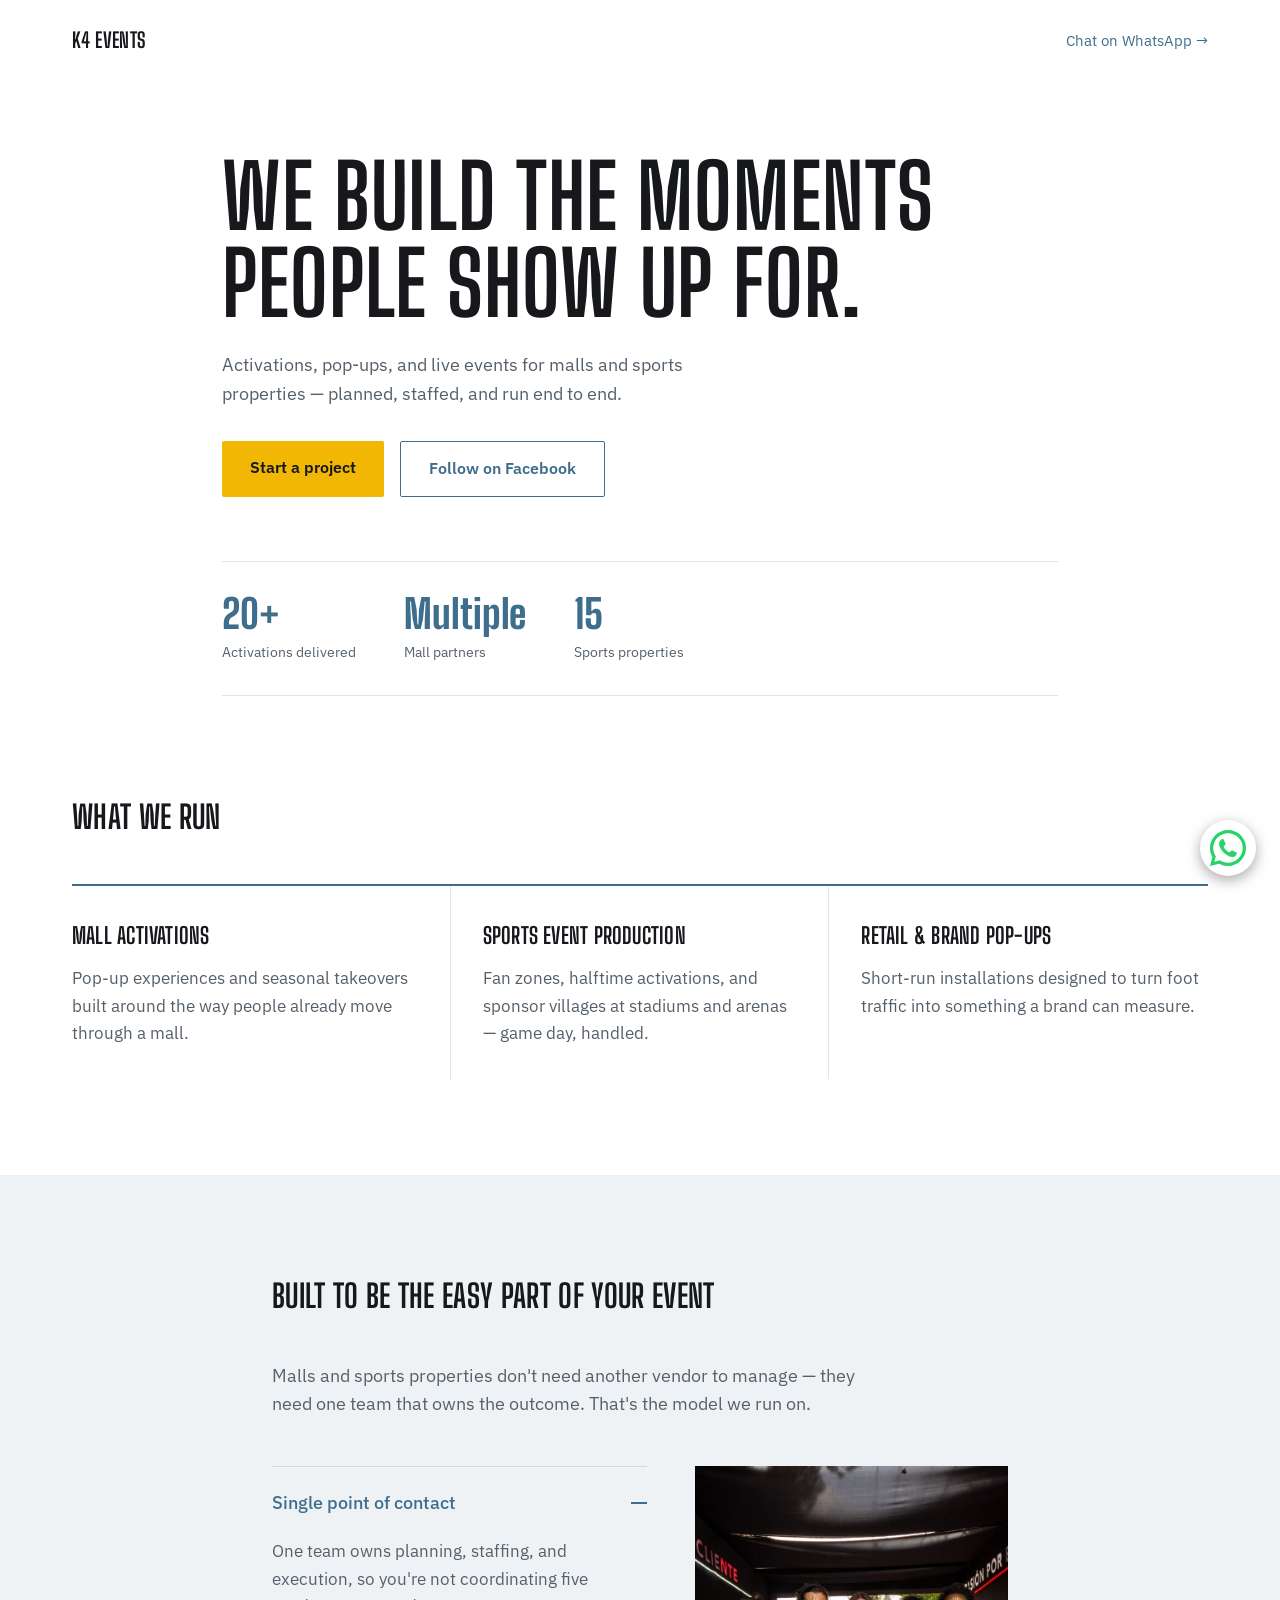
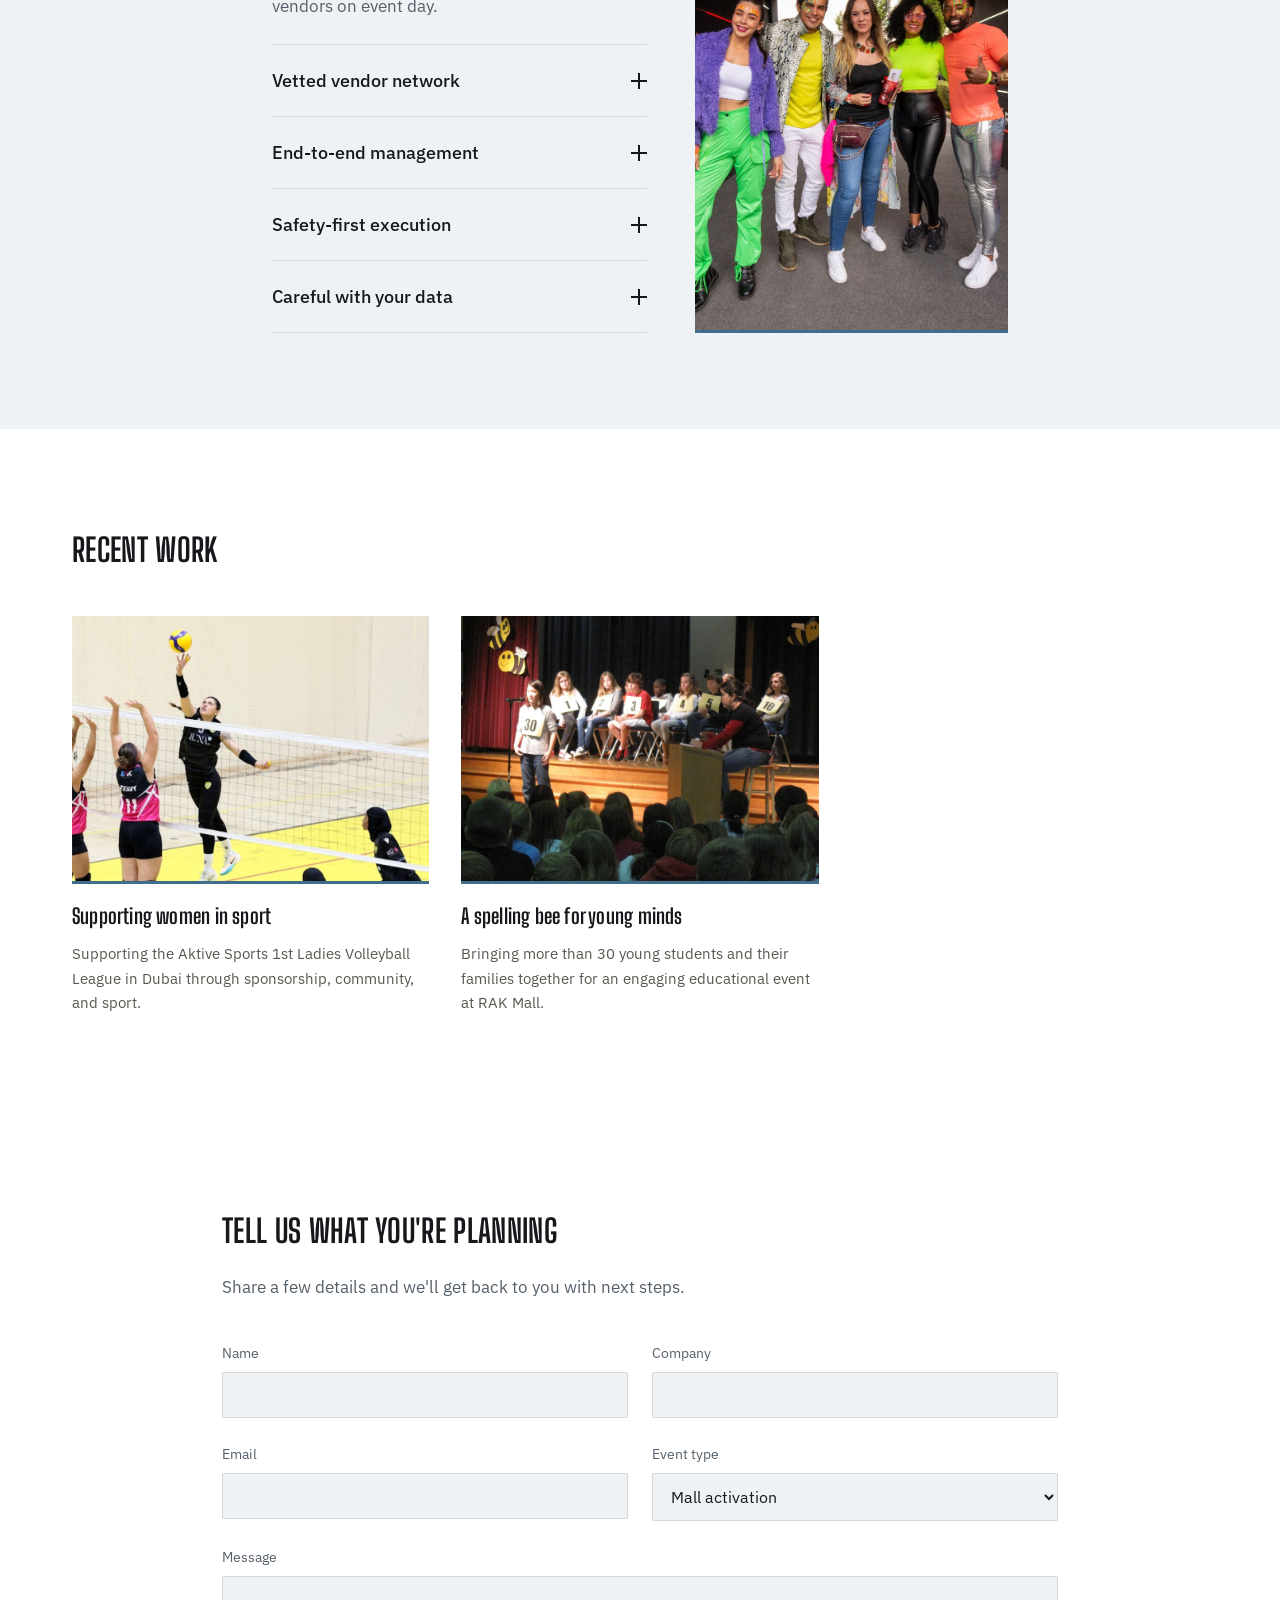
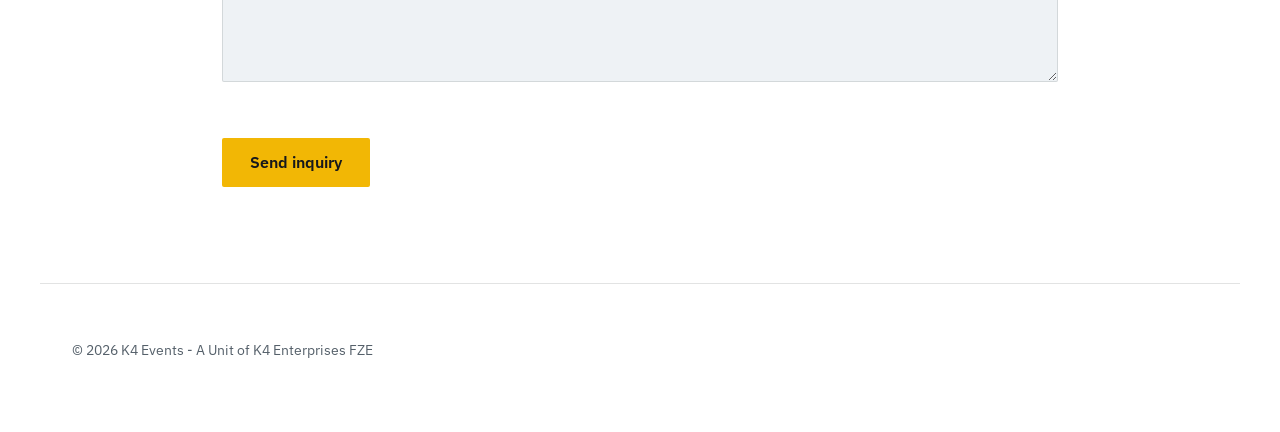
==== index.html @ 32970106 "Update index.html - minor changes" ====
<!DOCTYPE html>
<html lang="en">
<head>
<meta charset="UTF-8">
<meta name="viewport" content="width=device-width, initial-scale=1.0">
<title>K4 Events — Activations &amp; Live Events</title>
<meta name="description" content="We plan, staff, and run activations and live events for malls and sports properties, end to end.">
<link rel="preconnect" href="https://fonts.googleapis.com">
<link rel="preconnect" href="https://fonts.gstatic.com" crossorigin>
<link href="https://fonts.googleapis.com/css2?family=Big+Shoulders+Display:wght@600;700;800&family=IBM+Plex+Sans:wght@400;500;600&display=swap" rel="stylesheet">
<link rel="stylesheet" href="styles.css">
</head>
<body>

<header class="site-header">
  <a class="wordmark" href="#top">K4 Events</a>
  <!-- Replace the number below with your real WhatsApp business number (digits only, country code first) -->
  <a class="nav-cta" href="https://wa.me/+971569882976" target="_blank" rel="noopener">Chat on WhatsApp &rarr;</a>
</header>

<main id="top">

  <section class="hero">
    <h1>We build the moments<br>people show up for.</h1>
    <p class="hero__sub">Activations, pop-ups, and live events for malls and sports properties — planned, staffed, and run end to end.</p>

    <div class="hero-ctas">
      <a class="btn" href="#contact">Start a project</a>
      <!-- Replace the href below with your Facebook page URL -->
      <a class="btn-secondary" href="https://www.facebook.com/k4enterprise" target="_blank" rel="noopener">Follow on Facebook</a>
    </div>

    <dl class="stat-strip">
      <div class="stat"><dt>20+</dt><dd>Activations delivered</dd></div>
      <div class="stat"><dt>Multiple</dt><dd>Mall partners</dd></div>
      <div class="stat"><dt>15</dt><dd>Sports properties</dd></div>
    </dl>
  </section>

  <section class="services" id="services">
    <h2>What we run</h2>
    <div class="services-grid">
      <div class="service">
        <h3>Mall activations</h3>
        <p>Pop-up experiences and seasonal takeovers built around the way people already move through a mall.</p>
      </div>
      <div class="service">
        <h3>Sports event production</h3>
        <p>Fan zones, halftime activations, and sponsor villages at stadiums and arenas — game day, handled.</p>
      </div>
      <div class="service">
        <h3>Retail &amp; brand pop-ups</h3>
        <p>Short-run installations designed to turn foot traffic into something a brand can measure.</p>
      </div>
    </div>
  </section>

  <section class="trust" id="trust">
    <div class="trust-inner">
      <h2>Built to be the easy part of your event</h2>
      <p class="trust-intro">Malls and sports properties don't need another vendor to manage — they need one team that owns the outcome. That's the model we run on.</p>

      <div class="trust-grid">
        <ul class="accordion" id="trust-accordion">
          <li class="accordion-item is-open">
            <button class="accordion-trigger" aria-expanded="true" aria-controls="acc-panel-1" id="acc-trigger-1">
              <span>Single point of contact</span>
              <span class="accordion-icon" aria-hidden="true"></span>
            </button>
            <div class="accordion-panel" id="acc-panel-1" role="region" aria-labelledby="acc-trigger-1">
              <div class="accordion-panel-inner">
                <p>One team owns planning, staffing, and execution, so you're not coordinating five vendors on event day.</p>
              </div>
            </div>
          </li>

          <li class="accordion-item">
            <button class="accordion-trigger" aria-expanded="false" aria-controls="acc-panel-2" id="acc-trigger-2">
              <span>Vetted vendor network</span>
              <span class="accordion-icon" aria-hidden="true"></span>
            </button>
            <div class="accordion-panel" id="acc-panel-2" role="region" aria-labelledby="acc-trigger-2">
              <div class="accordion-panel-inner">
                <p>Every supplier we bring in, from rigging to security, is vetted and insured before they set foot on-site.</p>
              </div>
            </div>
          </li>

          <li class="accordion-item">
            <button class="accordion-trigger" aria-expanded="false" aria-controls="acc-panel-3" id="acc-trigger-3">
              <span>End-to-end management</span>
              <span class="accordion-icon" aria-hidden="true"></span>
            </button>
            <div class="accordion-panel" id="acc-panel-3" role="region" aria-labelledby="acc-trigger-3">
              <div class="accordion-panel-inner">
                <p>We handle permits, staffing, setup, and breakdown — not just the parts that are easy to photograph.</p>
              </div>
            </div>
          </li>

          <li class="accordion-item">
            <button class="accordion-trigger" aria-expanded="false" aria-controls="acc-panel-4" id="acc-trigger-4">
              <span>Safety-first execution</span>
              <span class="accordion-icon" aria-hidden="true"></span>
            </button>
            <div class="accordion-panel" id="acc-panel-4" role="region" aria-labelledby="acc-trigger-4">
              <div class="accordion-panel-inner">
                <p>Trained on-site leads, clear crowd-flow plans, and a safety briefing before every activation goes live.</p>
              </div>
            </div>
          </li>

          <li class="accordion-item">
            <button class="accordion-trigger" aria-expanded="false" aria-controls="acc-panel-5" id="acc-trigger-5">
              <span>Careful with your data</span>
              <span class="accordion-icon" aria-hidden="true"></span>
            </button>
            <div class="accordion-panel" id="acc-panel-5" role="region" aria-labelledby="acc-trigger-5">
              <div class="accordion-panel-inner">
                <p>Attendee and partner information collected on-site is handled under a clear process, not left on a clipboard.</p>
              </div>
            </div>
          </li>
        </ul>

        <div class="trust-image">
          <img src="assets/image/about-placeholder.jpg" alt="Crew setting up an activation" width="900" height="1125">
        </div>
      </div>
    </div>
  </section>

  <script>
    (function () {
      const items = document.querySelectorAll('#trust-accordion .accordion-item');
      items.forEach(function (item) {
        const trigger = item.querySelector('.accordion-trigger');
        trigger.addEventListener('click', function () {
          const isOpen = item.classList.contains('is-open');
          items.forEach(function (other) {
            other.classList.remove('is-open');
            other.querySelector('.accordion-trigger').setAttribute('aria-expanded', 'false');
          });
          if (!isOpen) {
            item.classList.add('is-open');
            trigger.setAttribute('aria-expanded', 'true');
          }
        });
      });
    })();
  </script>

  <section class="case-studies" id="work">
    <h2>Recent work</h2>
    <div class="case-grid">
      <a class="case-card" href="work/ladies-volleyball.html">
        <div class="case-card__image" style="background-image:url('assets/image/ladies-volleyball-card.jpg')"></div>
        <h3>Supporting women in sport</h3>
        <p>Supporting the Aktive Sports 1st Ladies Volleyball League in Dubai through sponsorship, community, and sport.</p>
      </a>

      <a class="case-card" href="work/rak-mall-spelling-bee.html">
        <div class="case-card__image" style="background-image:url('assets/image/spelling-bee-card.jpg')"></div>
        <h3>A spelling bee for young minds</h3>
        <p>Bringing more than 30 young students and their families together for an engaging educational event at RAK Mall.</p>
      </a>

      <!-- <a class="case-card" href="work/retail-popup-launch.html">
        <div class="case-card__image" style="background-image:url('assets/image/popup-launch.jpg')"></div>
        <h3>A pop-up that outsold projections in 10 days</h3>
        <p>The staffing and layout decisions behind a short-run retail launch.</p>
      </a> -->
    </div>
  </section>

  <section class="contact" id="contact">
    <h2>Tell us what you're planning</h2>
    <p class="contact__sub">Share a few details and we'll get back to you with next steps.</p>

    <form class="contact-form" id="contact-form" method="POST" action="https://api.web3forms.com/submit">
      <!-- Get a free access key at web3forms.com and paste it below -->
      <input type="hidden" name="access_key" value="d3ddce90-5326-49c1-9d43-25c771b41b8a">
      <input type="hidden" name="subject" value="New event inquiry from the website">
      <input type="checkbox" name="botcheck" style="display:none" tabindex="-1" autocomplete="off">

      <div class="field">
        <label for="name">Name</label>
        <input type="text" id="name" name="name" required>
      </div>

      <div class="field">
        <label for="company">Company</label>
        <input type="text" id="company" name="company">
      </div>

      <div class="field">
        <label for="email">Email</label>
        <input type="email" id="email" name="email" required>
      </div>

      <div class="field">
        <label for="event_type">Event type</label>
        <select id="event_type" name="event_type">
          <option value="mall_activation">Mall activation</option>
          <option value="sports_event">Sports event</option>
          <option value="retail_popup">Retail pop-up</option>
          <option value="corporate_event">Corporate event</option>
          <option value="personal_event">Personal event</option>
          <option value="other">Other</option>
        </select>
      </div>

      <div class="field field--full">
        <label for="message">Message</label>
        <textarea id="message" name="message" rows="4" required></textarea>
      </div>
      
      <button type="submit" class="btn">Send inquiry</button>
    </form>
    
    <p class="form-status" id="form-status" role="status" hidden></p>
  </section>

  <script>
    const form = document.getElementById('contact-form');
    const status = document.getElementById('form-status');

    form.addEventListener('submit', async function (e) {
      e.preventDefault();
      const btn = form.querySelector('button[type="submit"]');
      btn.disabled = true;
      btn.textContent = 'Sending...';

      try {
        const res = await fetch(form.action, {
          method: 'POST',
          headers: { 'Accept': 'application/json' },
          body: new FormData(form)
        });
        const result = await res.json();

        if (result.success) {
          form.hidden = true;
          status.textContent = "Thanks — we've got your message and will get back to you shortly.";
          status.hidden = false;
        } else {
          throw new Error(result.message || 'Something went wrong');
        }
      } catch (err) {
        status.textContent = "Something went wrong sending that. Try again, or email us directly.";
        status.hidden = false;
        btn.disabled = false;
        btn.textContent = 'Send inquiry';
      }
    });
  </script>

</main>

<footer class="site-footer">
  <p>&copy; 2026 K4 Events - A Unit of K4 Enterprises FZE</p>
  <nav class="footer-links">
    <a href="https://www.facebook.com/k4enterprise" target="_blank" rel="noopener" aria-label="Facebook">
      <span class="footer-icon" style="--icon: url('assets/icons/facebook.svg')"></span>
    </a>
    <!--<a href="https://wa.me/+971569882976" target="_blank" rel="noopener" aria-label="WhatsApp">
      <span class="footer-icon" style="--icon: url('assets/icons/whatsapp.svg')"></span>
    </a>-->
  </nav>
</footer>

<!-- Replace the number in both wa.me links (footer + floating button) with your real WhatsApp business number, digits only, country code first, no + or spaces -->
<a class="whatsapp-float" href="https://wa.me/+971569882976?text=Hi%2C%20I%27d%20like%20to%20ask%20about%20an%20event" target="_blank" rel="noopener" aria-label="Chat on WhatsApp">
  <img src="assets/icons/whatsapp.svg" alt="" width="30" height="30">
</a>

</body>
</html>
---- styles.css ----
:root {
  --ink: #16181c;
  --ink-panel: #1e2126;
  --paper: #eae8de;
  --paper-panel: #ddd9cb;
  --text-on-ink: #f4f2ed;
  --text-on-ink-muted: #a8adaf;
  --text-on-paper: #16181c;
  --text-on-paper-muted: #56594f;
  --signal: #f2b705;
  --steel: #3e6e8c;
  --line-on-ink: rgba(244, 242, 237, 0.14);
  --line-on-paper: rgba(22, 24, 28, 0.14);

  --font-display: "Big Shoulders Display", sans-serif;
  --font-body: "IBM Plex Sans", sans-serif;
}

* { box-sizing: border-box; }

dl, dt, dd, ul, ol, figure { margin: 0; padding: 0; }
ul, ol { list-style: none; }

body {
  margin: 0;
  background: var(--ink);
  color: var(--text-on-ink);
  font-family: var(--font-body);
  font-size: 17px;
  line-height: 1.6;
  overflow-x: hidden;
}

h1, h2, h3 {
  font-family: var(--font-display);
  font-weight: 700;
  text-transform: uppercase;
  letter-spacing: 0.01em;
  margin: 0;
}

a { color: inherit; }

img, video { max-width: 100%; }

.sr-only {
  position: absolute;
  width: 1px; height: 1px;
  padding: 0; margin: -1px;
  overflow: hidden;
  clip: rect(0,0,0,0);
  white-space: nowrap;
  border: 0;
}

/* Header */

.site-header {
  display: flex;
  justify-content: space-between;
  align-items: center;
  padding: 1.5rem 2rem;
  max-width: 1200px;
  margin: 0 auto;
  gap: 1rem;
}

.wordmark {
  font-family: var(--font-display);
  font-weight: 700;
  text-transform: uppercase;
  font-size: 1.3rem;
  text-decoration: none;
  letter-spacing: 0.02em;
  white-space: nowrap;
}

.nav-cta {
  text-decoration: none;
  font-size: 0.95rem;
  color: var(--signal);
  border-bottom: 1px solid transparent;
  transition: border-color 0.2s ease;
  white-space: nowrap;
}

.nav-cta:hover { border-bottom-color: var(--signal); }

/* Hero */

.hero {
  max-width: 900px;
  margin: 4vh auto 0;
  padding: 4vh 2rem 0;
}

.hero h1 {
  font-size: clamp(2.4rem, 8vw, 5.5rem);
  line-height: 0.98;
  animation: rise-in 0.7s ease-out both;
}

.hero__sub {
  margin: 1.5rem 0 0;
  max-width: 48ch;
  color: var(--text-on-ink-muted);
  font-size: 1.15rem;
  animation: rise-in 0.7s ease-out 0.12s both;
}

@keyframes rise-in {
  from { opacity: 0; transform: translateY(10px); }
  to { opacity: 1; transform: translateY(0); }
}

.btn {
  display: inline-block;
  margin-top: 2rem;
  padding: 0.9rem 1.75rem;
  background: var(--signal);
  color: var(--ink);
  text-decoration: none;
  font-weight: 600;
  border: none;
  border-radius: 2px;
  cursor: pointer;
  font-size: 1rem;
  font-family: var(--font-body);
  transition: transform 0.15s ease, background 0.2s ease;
}

.btn:hover { background: #ffc933; transform: translateY(-1px); }

.hero-ctas {
  display: flex;
  flex-wrap: wrap;
  gap: 1rem;
  margin-top: 2rem;
}

.hero-ctas .btn { margin-top: 0; }

.btn-secondary {
  display: inline-flex;
  align-items: center;
  padding: 0.9rem 1.75rem;
  background: transparent;
  color: var(--signal);
  text-decoration: none;
  font-weight: 600;
  font-size: 1rem;
  border: 1px solid var(--signal);
  border-radius: 2px;
  transition: background 0.2s ease, color 0.2s ease;
}

.btn-secondary:hover {
  background: var(--signal);
  color: var(--ink);
}

.stat-strip {
  display: flex;
  flex-wrap: wrap;
  gap: 2.5rem 3rem;
  margin: 4rem 0 0;
  padding: 2rem 0;
  border-top: 1px solid var(--line-on-ink);
  border-bottom: 1px solid var(--line-on-ink);
}

.stat { min-width: 100px; }

.stat dt {
  font-family: var(--font-display);
  font-weight: 800;
  font-size: 2.5rem;
  color: var(--signal);
  line-height: 1;
}

.stat dd {
  margin: 0.4rem 0 0;
  font-size: 0.9rem;
  color: var(--text-on-ink-muted);
}

/* Services */

.services {
  max-width: 1200px;
  margin: 0 auto;
  padding: 6rem 2rem;
}

.services h2, .case-studies h2, .contact h2, .trust h2 {
  font-size: 2rem;
  margin-bottom: 2.5rem;
}

.services-grid {
  display: grid;
  grid-template-columns: repeat(3, 1fr);
  border-top: 2px solid var(--signal);
}

.service {
  padding: 2rem;
  border-right: 1px solid var(--line-on-ink);
}

.service:first-child { padding-left: 0; }
.service:last-child { border-right: none; padding-right: 0; }

.service h3 {
  font-size: 1.4rem;
  margin-bottom: 0.75rem;
}

.service p {
  margin: 0;
  color: var(--text-on-ink-muted);
}

/* Trust / values section */

.trust {
  background: var(--ink-panel);
  padding: 6rem 0;
}

.trust-inner {
  max-width: 800px;
  margin: 0 auto;
  padding: 0 2rem;
}

.trust-intro {
  margin: 0;
  max-width: 56ch;
  color: var(--text-on-ink-muted);
  font-size: 1.1rem;
}

.trust-grid {
  display: grid;
  grid-template-columns: 1.2fr 1fr;
  gap: 3rem;
  align-items: stretch;
  margin-top: 3rem;
}

/* Accordion */

.accordion {
  border-top: 1px solid var(--line-on-ink);
}

.accordion-item {
  border-bottom: 1px solid var(--line-on-ink);
}

.accordion-trigger {
  width: 100%;
  display: flex;
  justify-content: space-between;
  align-items: center;
  gap: 1.5rem;
  background: none;
  border: none;
  padding: 1.5rem 0;
  color: var(--text-on-ink);
  font-family: var(--font-body);
  font-size: 1.1rem;
  font-weight: 500;
  text-align: left;
  cursor: pointer;
}

.accordion-item.is-open .accordion-trigger { color: var(--signal); }

.accordion-icon {
  position: relative;
  flex: none;
  width: 16px;
  height: 16px;
}

.accordion-icon::before,
.accordion-icon::after {
  content: "";
  position: absolute;
  top: 50%;
  left: 50%;
  background: currentColor;
  transform: translate(-50%, -50%);
  transition: transform 0.25s ease;
}

.accordion-icon::before { width: 16px; height: 2px; }
.accordion-icon::after { width: 2px; height: 16px; }

.accordion-item.is-open .accordion-icon::after { transform: translate(-50%, -50%) rotate(90deg) scaleX(0); }

.accordion-panel {
  display: grid;
  grid-template-rows: 0fr;
  transition: grid-template-rows 0.3s ease;
}

.accordion-panel-inner {
  overflow: hidden;
  min-height: 0;
}

.accordion-item.is-open .accordion-panel {
  grid-template-rows: 1fr;
}

.accordion-panel p {
  margin: 0 0 1.5rem;
  color: var(--text-on-ink-muted);
  max-width: 46ch;
}

@media (prefers-reduced-motion: reduce) {
  .accordion-panel, .accordion-icon::before, .accordion-icon::after {
    transition: none;
  }
}

/* About image */

.trust-image {
  border-bottom: 3px solid var(--signal);
}

.trust-image img {
  width: 100%;
  height: 100%;
  object-fit: cover;
  display: block;
}

/* Case studies (light section) */

.case-studies {
  background: var(--paper);
  color: var(--text-on-paper);
  padding: 6rem 0;
}

.case-studies h2, .case-grid { max-width: 1200px; margin-left: auto; margin-right: auto; padding-left: 2rem; padding-right: 2rem; }

.case-grid {
  display: grid;
  grid-template-columns: repeat(3, 1fr);
  gap: 2rem;
}

.case-card {
  text-decoration: none;
  color: var(--text-on-paper);
  display: block;
}

.case-card__image {
  position: relative;
  width: 100%;
  aspect-ratio: 4 / 3;
  background-size: cover;
  background-position: center;
  background-color: var(--paper-panel);
  border-bottom: 3px solid var(--steel);
  margin-bottom: 1rem;
}

.play-badge {
  position: absolute;
  bottom: 0.7rem;
  right: 0.7rem;
  width: 32px;
  height: 32px;
  border-radius: 50%;
  background: rgba(22, 24, 28, 0.8);
  color: var(--text-on-ink);
  display: flex;
  align-items: center;
  justify-content: center;
  font-size: 0.75rem;
}

.case-card h3 {
  font-size: 1.3rem;
  margin-bottom: 0.5rem;
  text-transform: none;
}

.case-card p {
  margin: 0;
  color: var(--text-on-paper-muted);
  font-size: 0.95rem;
}

/* Contact */

.contact {
  max-width: 900px;
  margin: 0 auto;
  padding: 6rem 2rem;
}

.contact__sub {
  margin: -1.5rem 0 2.5rem;
  color: var(--text-on-ink-muted);
}

.contact-form {
  display: grid;
  grid-template-columns: 1fr 1fr;
  gap: 1.5rem;
}

.field { display: flex; flex-direction: column; }
.field--full { grid-column: 1 / -1; }

.field label {
  font-size: 0.9rem;
  margin-bottom: 0.5rem;
  color: var(--text-on-ink-muted);
}

.field input,
.field select,
.field textarea {
  background: var(--ink-panel);
  border: 1px solid var(--line-on-ink);
  color: var(--text-on-ink);
  padding: 0.75rem 0.9rem;
  font-family: var(--font-body);
  font-size: 1rem;
  border-radius: 2px;
  width: 100%;
}

.field input:focus,
.field select:focus,
.field textarea:focus {
  outline: 2px solid var(--signal);
  outline-offset: 1px;
}

.contact-form .btn {
  grid-column: 1 / -1;
  justify-self: start;
}

.form-status {
  margin-top: 1.5rem;
  color: var(--signal);
  font-size: 1rem;
}

/* Footer */

.site-footer {
  max-width: 1200px;
  margin: 0 auto;
  padding: 2.5rem 2rem 3.5rem;
  border-top: 1px solid var(--line-on-ink);
  display: flex;
  justify-content: space-between;
  align-items: center;
  flex-wrap: wrap;
  gap: 1rem;
  color: var(--text-on-ink-muted);
  font-size: 0.9rem;
}

.footer-links { display: flex; gap: 1.25rem; align-items: center; }

.footer-links a {
  color: var(--text-on-ink-muted);
  display: inline-flex;
  align-items: center;
  transition: color 0.2s ease;
}

.footer-links a:hover { color: var(--signal); }

.footer-icon {
  display: inline-block;
  width: 20px;
  height: 20px;
  background-color: currentColor;
  -webkit-mask-image: var(--icon);
  mask-image: var(--icon);
  -webkit-mask-size: contain;
  mask-size: contain;
  -webkit-mask-repeat: no-repeat;
  mask-repeat: no-repeat;
  -webkit-mask-position: center;
  mask-position: center;
}

/* Sticky WhatsApp button */

.whatsapp-float {
  background: #fff;
  position: fixed;
  right: 1.5rem;
  bottom: 1.5rem;
  width: 56px;
  height: 56px;
  border-radius: 50%;
  display: flex;
  align-items: center;
  justify-content: center;
  box-shadow: 0 4px 14px rgba(0, 0, 0, 0.35);
  z-index: 1000;
  transition: transform 0.2s ease, box-shadow 0.2s ease;
  overflow: hidden;
}

.whatsapp-float:hover {
  transform: translateY(-2px);
  box-shadow: 0 6px 18px rgba(0, 0, 0, 0.4);
}

.whatsapp-float img {
  display: block;
  width: 65%;
  height: 65%;
}

.whatsapp-float .footer-icon {
  width: 28px;
  height: 28px;
  background-color: #fff;
}

.article-video {
  width: 100%;
  margin: 2rem 0;
  background: var(--ink);
  overflow: hidden;
}

.article-video video {
  width: 100%;
  height: auto;
  display: block;
}

.article-video--reel {
  max-width: 420px;
  margin: 2rem auto;
}

@media (max-width: 600px) {
  .whatsapp-float {
    right: 1rem;
    bottom: 1rem;
    width: 50px;
    height: 50px;
  }
  .whatsapp-float .footer-icon {
    width: 25px;
    height: 25px;
  }
}

/* Case study article */

main:has(article),
main.article-main {
  background: var(--paper);
  color: var(--text-on-paper);
}

.article-banner {
  width: 100%;
  aspect-ratio: 21 / 9;
  background-size: cover;
  background-position: center;
  background-color: var(--paper-panel);
  display: block;
  overflow: hidden;
}

.article-banner video {
  width: 100%;
  height: 100%;
  object-fit: cover;
  display: block;
}

.article-head {
  max-width: 760px;
  margin: 0 auto;
  padding: 3rem 2rem 0;
}

.article-back {
  margin: 0 0 1.5rem;
}

.article-back a {
  text-decoration: none;
  color: var(--steel);
  font-size: 0.95rem;
}

.article-back a:hover { text-decoration: underline; }

.article-head h1 {
  font-size: clamp(2rem, 5vw, 3.2rem);
  line-height: 1.05;
}

.article-intro {
  margin: 1.25rem 0 0;
  font-size: 1.15rem;
  color: var(--text-on-paper-muted);
  max-width: 46ch;
}

.case-meta {
  display: flex;
  flex-wrap: wrap;
  gap: 1.75rem 2.5rem;
  margin: 2.5rem 0 0;
  padding: 1.75rem 0;
  border-top: 1px solid var(--line-on-paper);
  border-bottom: 1px solid var(--line-on-paper);
}

.case-meta > div { min-width: 120px; }

.case-meta dt {
  font-size: 0.85rem;
  color: var(--text-on-paper-muted);
  margin: 0 0 0.3rem;
}

.case-meta dd {
  font-family: var(--font-display);
  font-weight: 700;
  font-size: 1.3rem;
  color: var(--steel);
  text-transform: uppercase;
}

.article-body {
  max-width: 760px;
  margin: 0 auto;
  padding: 3rem 2rem 0;
}

.article-body p {
  margin: 0 0 1.5rem;
  font-size: 1.05rem;
}

.article-body h2 {
  font-size: 1.5rem;
  margin: 2.5rem 0 1rem;
  text-transform: none;
}

.article-image {
  width: 100%;
  height: auto;
  display: block;
  margin: 2rem 0;
  border-bottom: 3px solid var(--steel);
}

.article-cta {
  max-width: 760px;
  margin: 3rem auto 0;
  padding: 3rem 2rem 6rem;
  border-top: 1px solid var(--line-on-paper);
}

.article-cta p {
  margin: 0 0 1rem;
  font-size: 1.1rem;
}

/* Responsive */

@media (max-width: 860px) {
  .services-grid, .case-grid { grid-template-columns: 1fr; }
  .service {
    border-right: none;
    border-bottom: 1px solid var(--line-on-ink);
    padding: 1.75rem 0;
  }
  .service:first-child { padding-left: 0; }
  .service:last-child { border-bottom: none; padding-bottom: 0; }
  .contact-form { grid-template-columns: 1fr; }
  .trust-grid { grid-template-columns: 1fr; }
  .trust-image { order: -1; aspect-ratio: 4 / 3; }
  .trust-image img { height: 100%; }
}

@media (max-width: 600px) {
  .site-header { padding: 1.25rem 1.25rem; }
  .wordmark { font-size: 1.1rem; }
  .hero, .services, .contact, .trust-inner { padding-left: 1.25rem; padding-right: 1.25rem; }
  .article-head, .article-body, .article-cta { padding-left: 1.25rem; padding-right: 1.25rem; }
  .case-studies h2, .case-grid { padding-left: 1.25rem; padding-right: 1.25rem; }
  .site-footer { padding-left: 1.25rem; padding-right: 1.25rem; justify-content: center; text-align: center; }
  .stat-strip { gap: 1.5rem 2rem; }
  .article-banner { aspect-ratio: 4 / 3; }
}

@media (prefers-reduced-motion: reduce) {
  .hero h1, .hero__sub { animation: none; }
}

/* ===== Light theme override: white + steel (delete this block to revert) ===== */
:root {
  --ink: #ffffff;
  --ink-panel: #eef2f5;
  --paper: #ffffff;
  --paper-panel: #e8eef2;

  --text-on-ink: #16181c;
  --text-on-ink-muted: #55606a;

  --line-on-ink: rgba(22, 24, 28, 0.12);
}

/* Primary buttons stay yellow; --ink is now white, so pin the text color */
.btn { color: #16181c; }

/* Secondary button: steel instead of yellow */
.btn-secondary { color: var(--steel); border-color: var(--steel); }
.btn-secondary:hover { background: var(--steel); color: #ffffff; }

/* Everything else that was yellow becomes steel */
.nav-cta { color: var(--steel); }
.nav-cta:hover { border-bottom-color: var(--steel); }
.stat dt { color: var(--steel); }
.services-grid { border-top-color: var(--steel); }
.trust-image { border-bottom-color: var(--steel); }
.accordion-item.is-open .accordion-trigger { color: var(--steel); }
.form-status { color: var(--steel); }
.footer-links a:hover { color: var(--steel); }

/* Focus rings need contrast on white */
.field input:focus,
.field select:focus,
.field textarea:focus,
a:focus-visible,
.btn:focus-visible { outline-color: var(--steel); }

/* Play badge relied on light text over a dark circle */
.play-badge { color: #f4f2ed; }

/* Video letterbox stays dark */
.article-video { background: #16181c; }
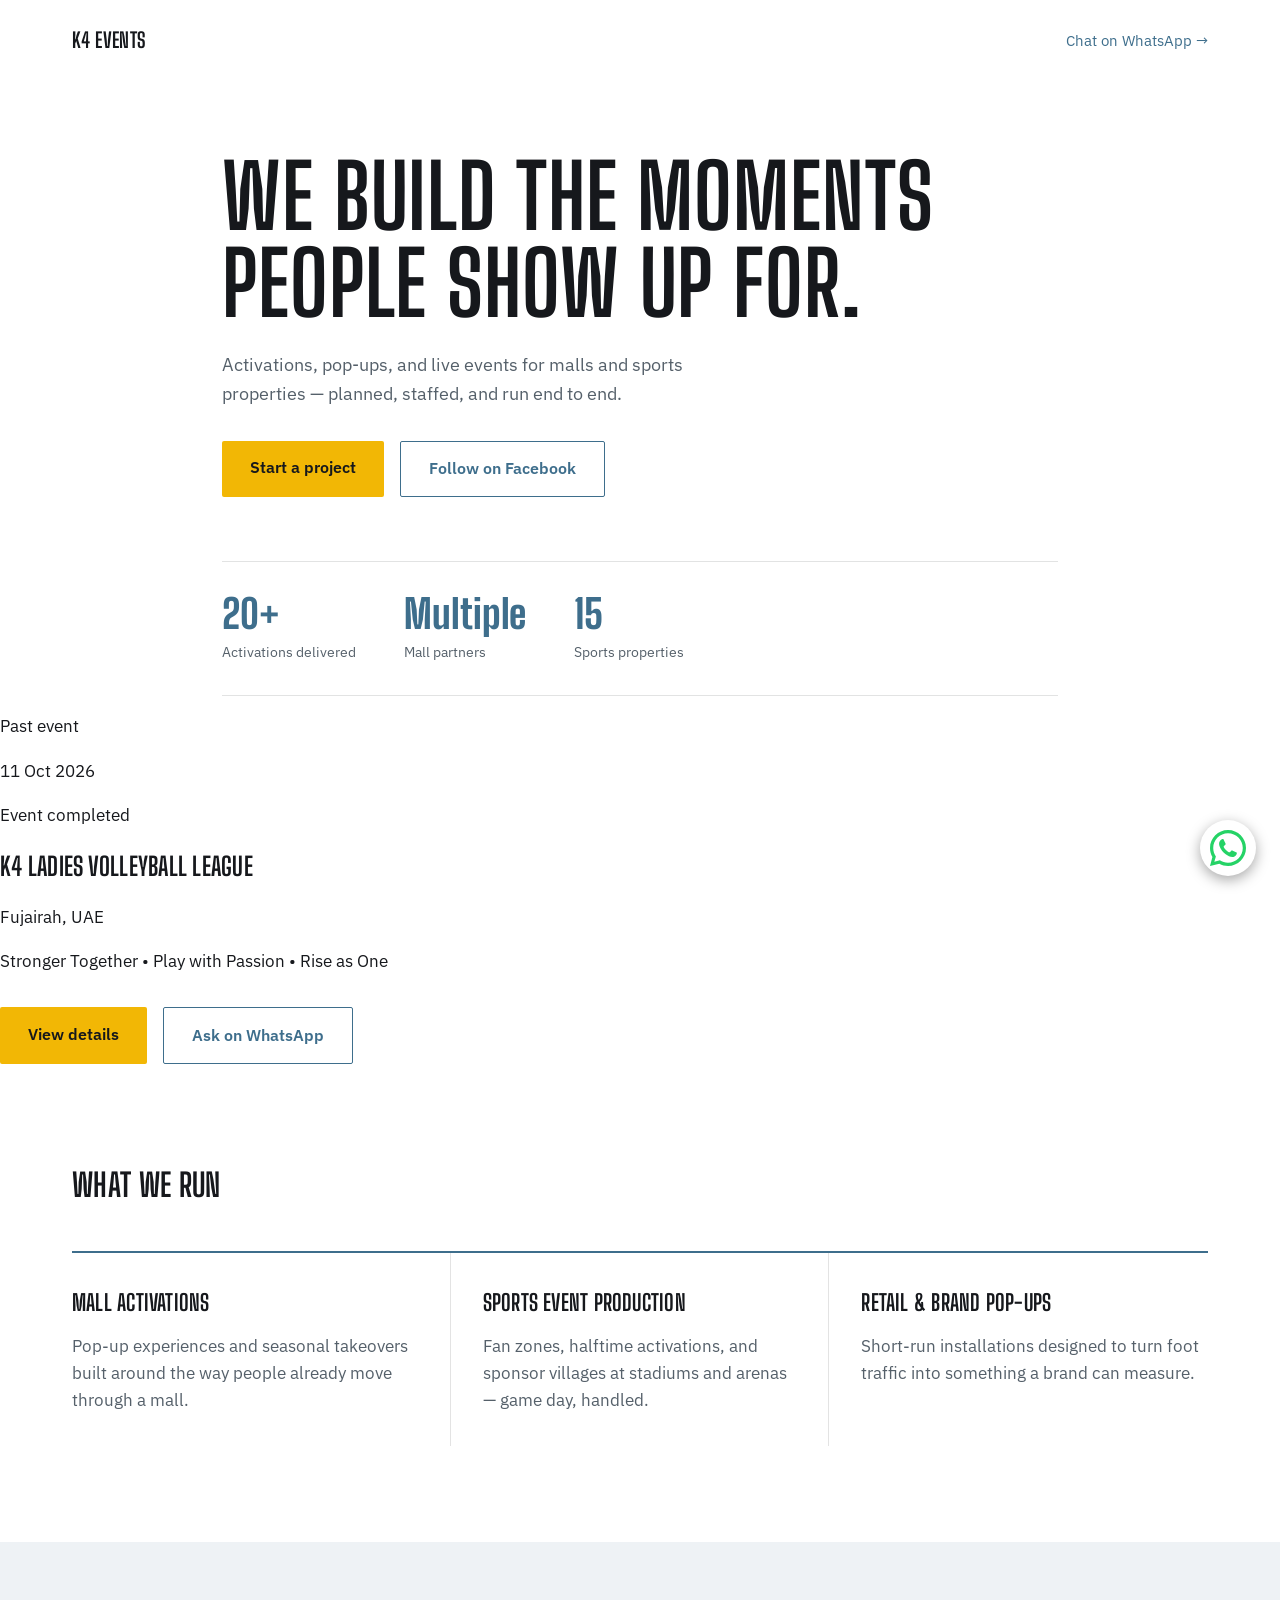
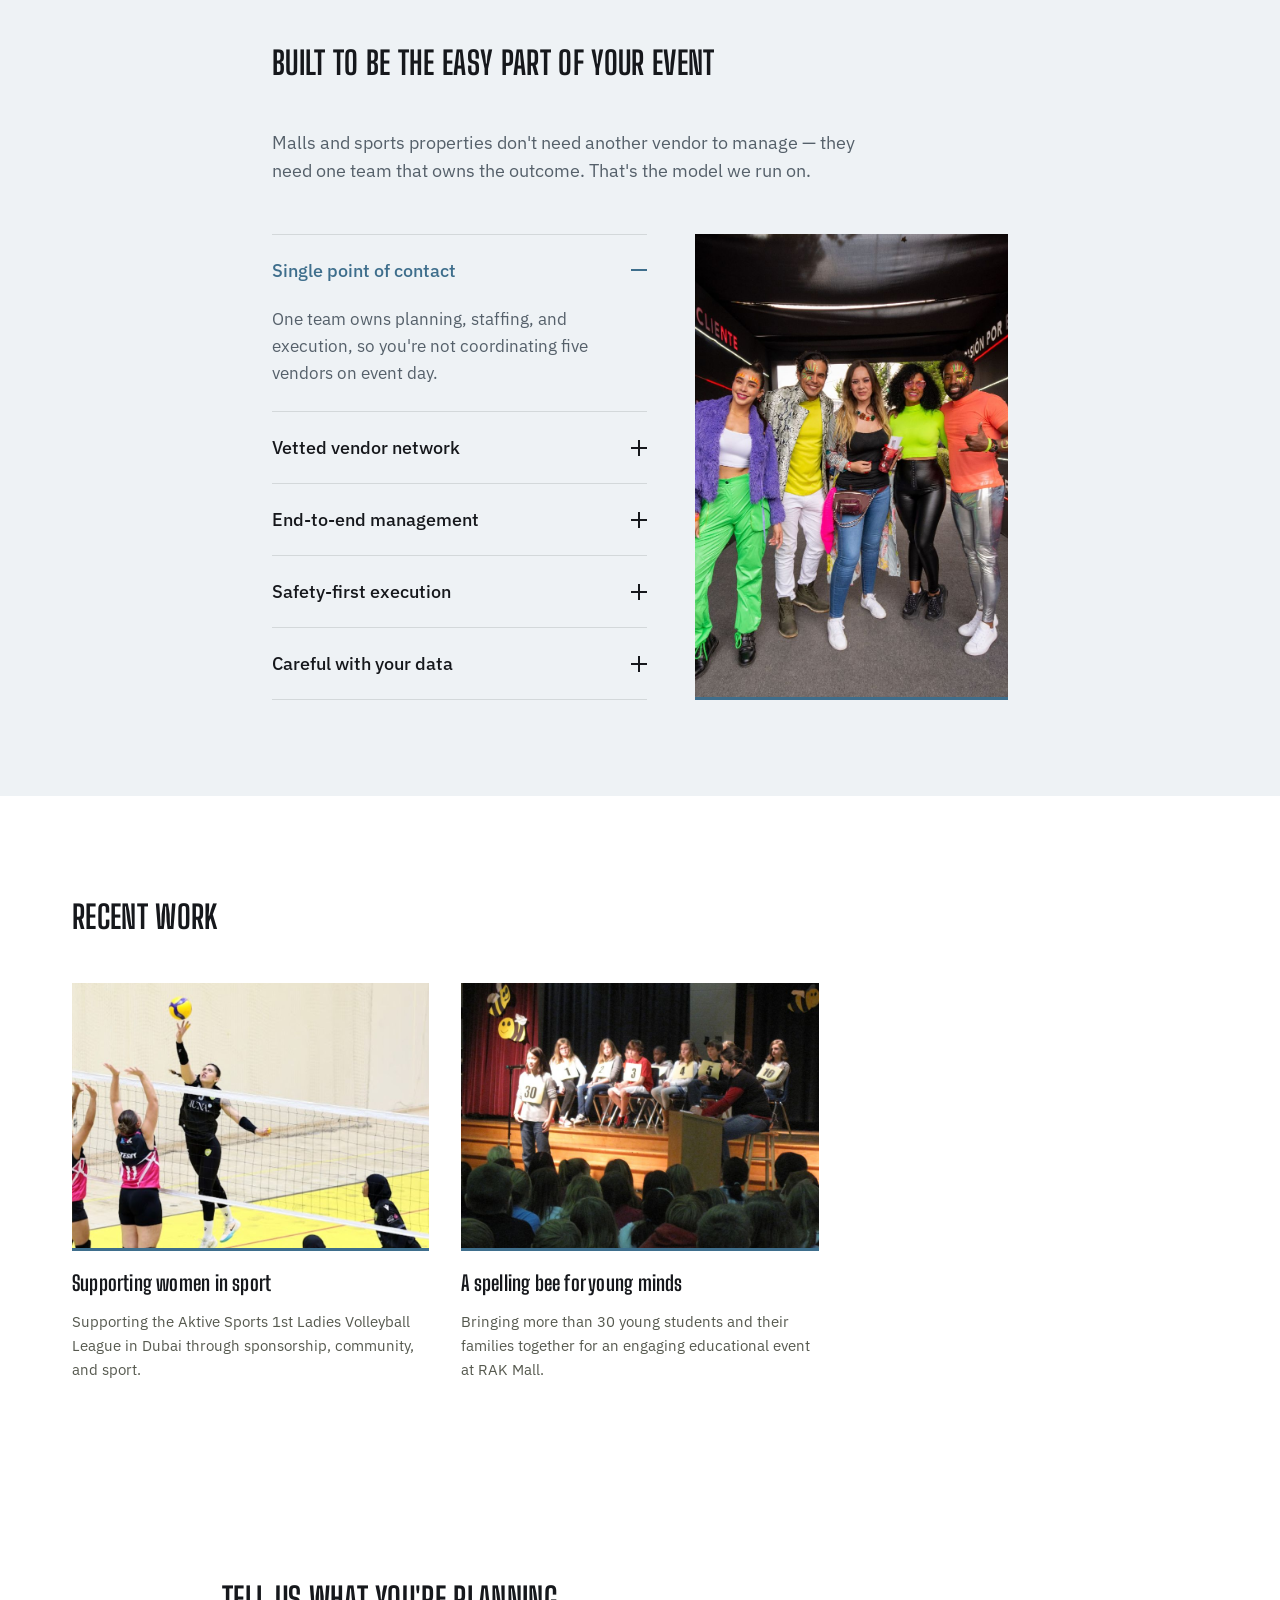
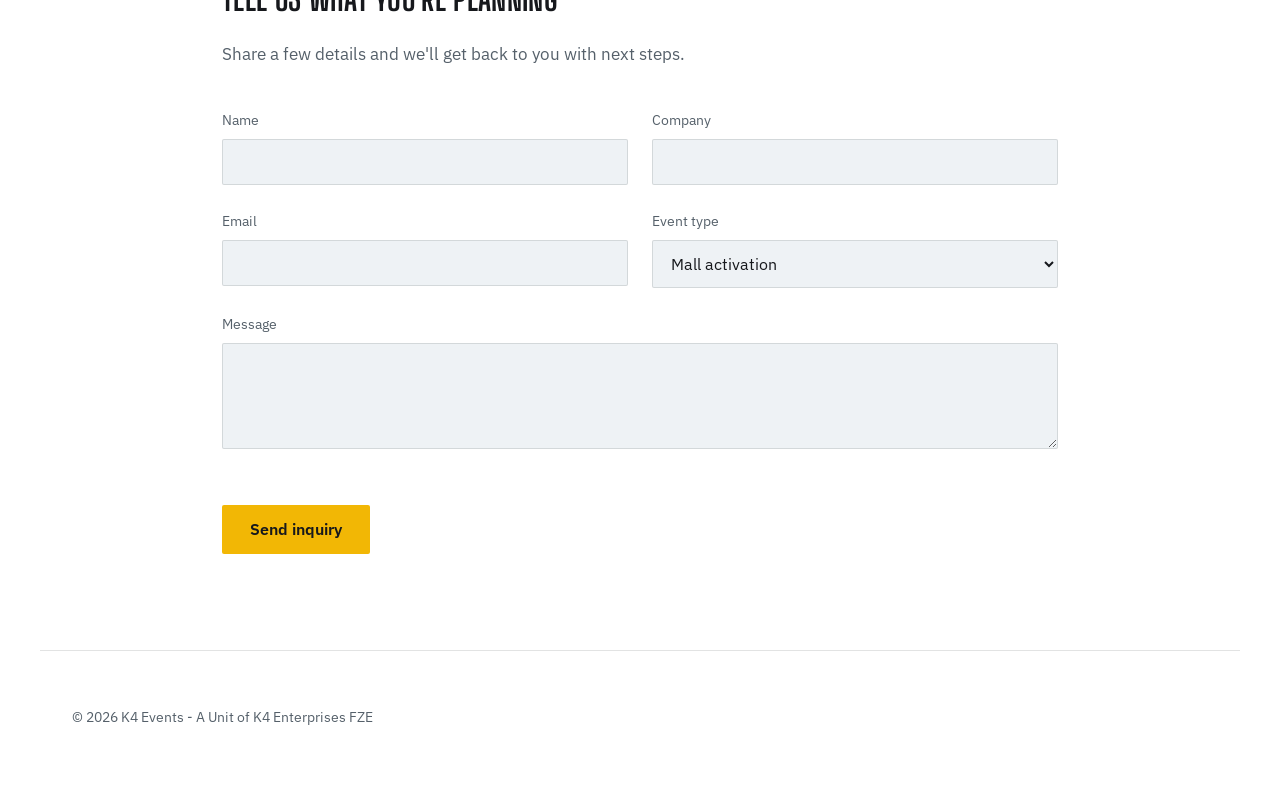
==== commit 38d486f1: "Update index.html - add upcoming events card" ====
--- a/index.html
+++ b/index.html
@@ -36,7 +36,54 @@
       <div class="stat"><dt>15</dt><dd>Sports properties</dd></div>
     </dl>
   </section>
-
+    <!-- ===== UPCOMING EVENT =====
+       Paste this block right AFTER the closing </section> of the hero and BEFORE <section class="services" ...>.
+       TO HIDE the whole section: add the word  hidden  to the opening tag, e.g. <section class="upcoming" id="upcoming" hidden ...>
+       TO SHOW it again: remove the word  hidden.
+       The "Event completed" badge appears by itself once data-event-end has passed. -->
+  <section class="upcoming" id="upcoming" data-event-end="2026-10-12T00:00:00+04:00">
+    <p class="upcoming-label">Upcoming event</p>
+
+    <article class="event-card">
+      <div class="event-card__date">
+        <span class="event-card__day">11</span>
+        <span class="event-card__month">Oct</span>
+        <span class="event-card__year">2026</span>
+      </div>
+
+      <div class="event-card__body">
+        <p class="event-badge" id="event-completed-badge" hidden>Event completed</p>
+        <h2>K4 Ladies Volleyball League</h2>
+        <p class="event-card__place">Fujairah, UAE</p>
+        <p class="event-card__tag">Stronger Together &bull; Play with Passion &bull; Rise as One</p>
+
+        <div class="hero-ctas">
+          <a class="btn" href="events/k4-ladies-volleyball-league.html">View details</a>
+          <a class="btn-secondary" id="event-whatsapp" href="https://wa.me/+971569882976?text=Hi%2C%20I%27d%20like%20to%20know%20more%20about%20the%20K4%20Ladies%20Volleyball%20League" target="_blank" rel="noopener">Ask on WhatsApp</a>
+        </div>
+      </div>
+
+      <!-- Save your image as assets/image/girls-volleyball-oct-11.jpg. If the file is missing, the card falls back to text only. -->
+      <div class="event-card__image">
+        <img src="assets/image/k4-ladies-volleyball-league.jpg" alt="K4 Ladies Volleyball League" width="760" height="570"
+             onerror="var c=this.closest('.event-card');c.classList.add('no-image');this.parentNode.remove();">
+      </div>
+    </article>
+  </section>
+
+  <script>
+    (function () {
+      var section = document.getElementById('upcoming');
+      var end = new Date(section.getAttribute('data-event-end'));
+      if (new Date() >= end) {
+        document.getElementById('event-completed-badge').hidden = false;
+        section.querySelector('.upcoming-label').textContent = 'Past event';
+        document.getElementById('event-whatsapp').hidden = true;
+      }
+    })();
+  </script>
+
+  
   <section class="services" id="services">
     <h2>What we run</h2>
     <div class="services-grid">
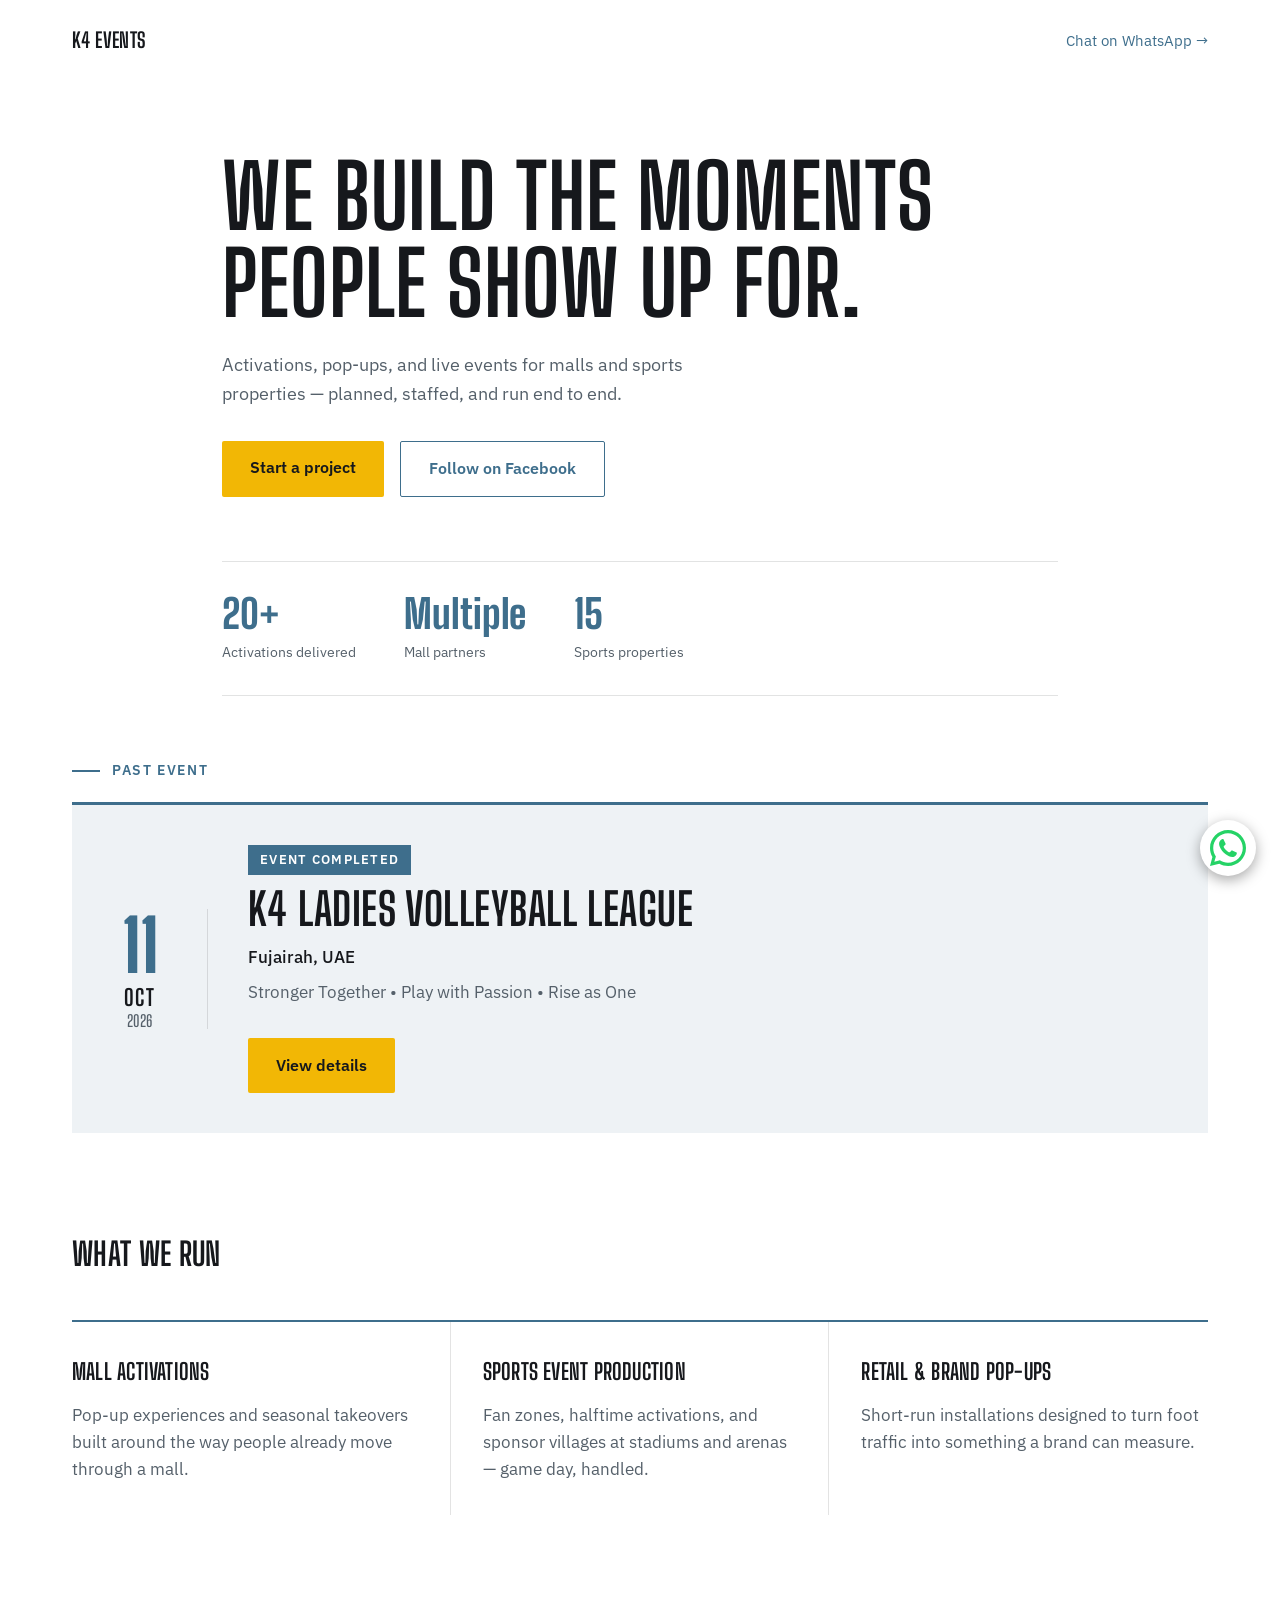
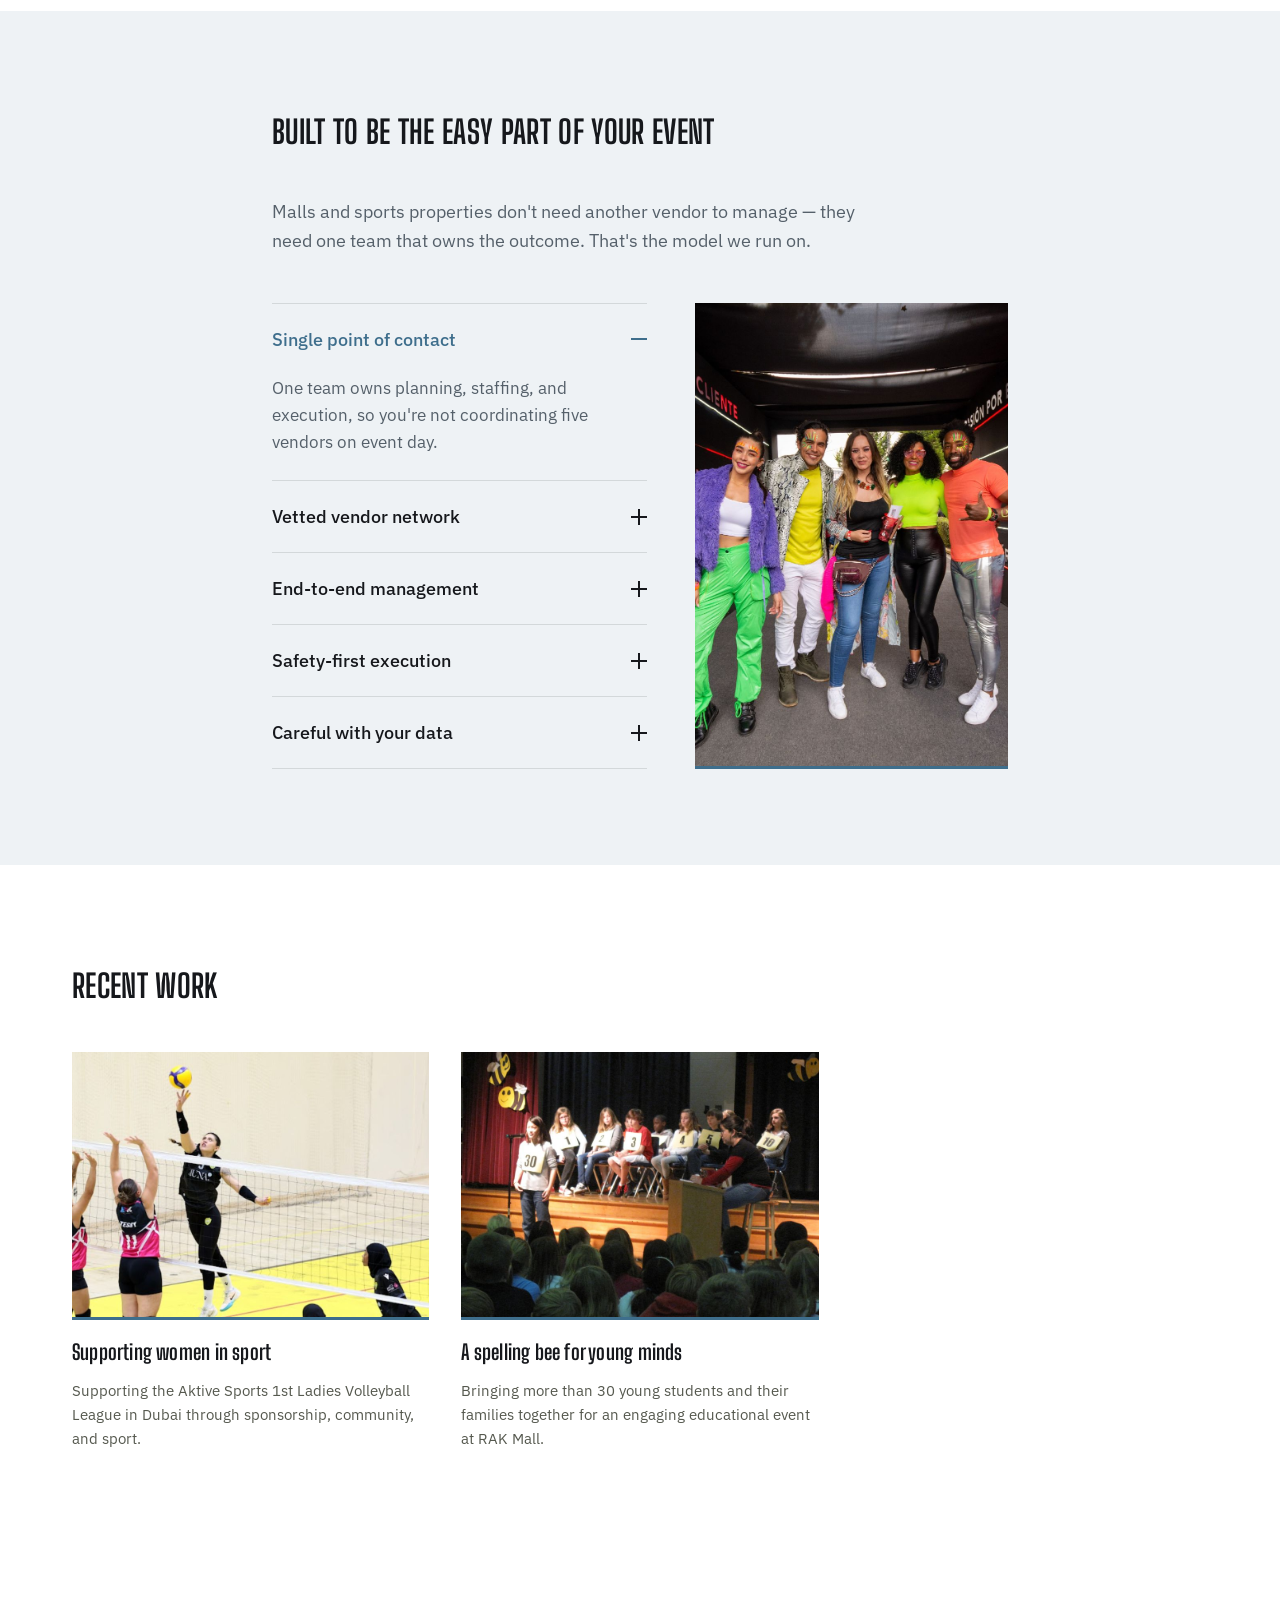
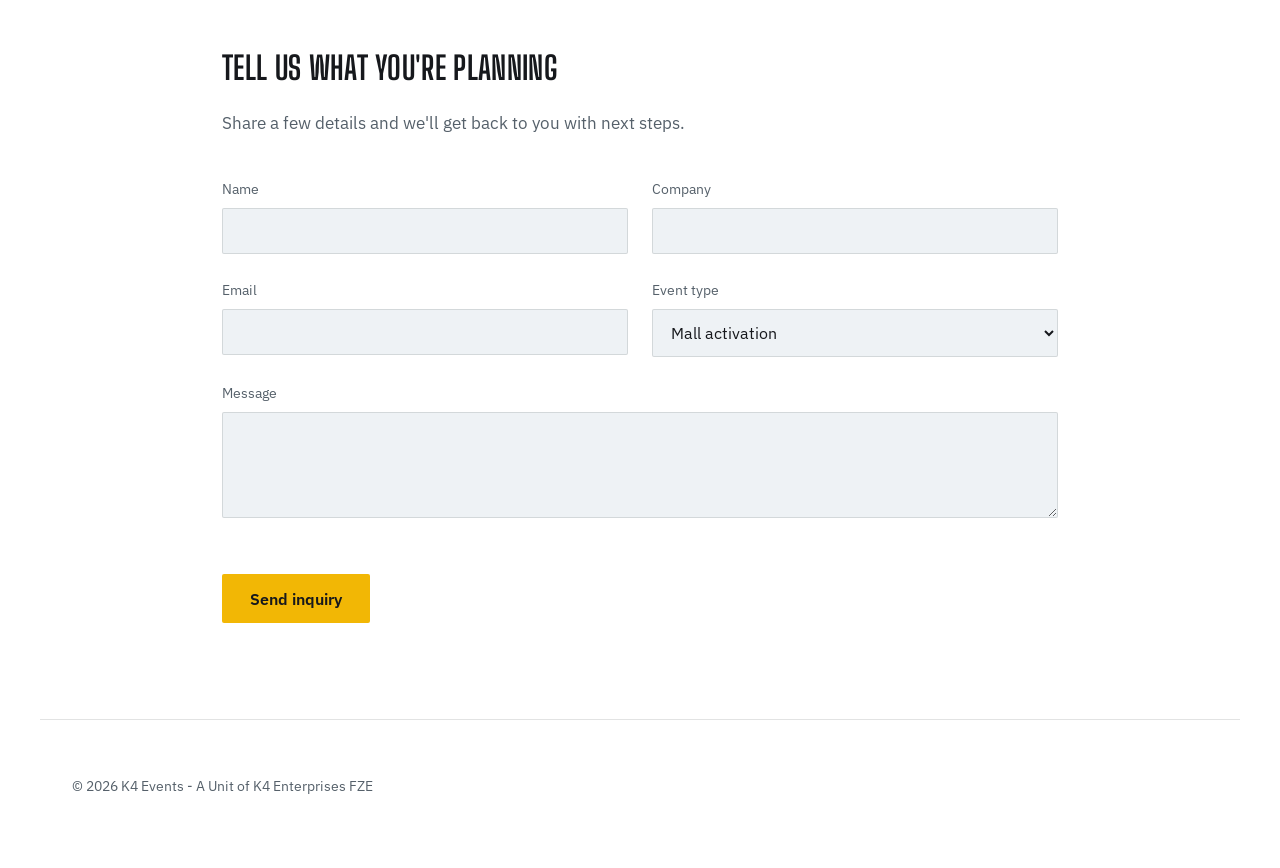
==== commit 8780d743: "Update index.html" ====
--- a/index.html
+++ b/index.html
@@ -58,14 +58,14 @@
         <p class="event-card__tag">Stronger Together &bull; Play with Passion &bull; Rise as One</p>
 
         <div class="hero-ctas">
-          <a class="btn" href="events/k4-ladies-volleyball-league.html">View details</a>
+          <a class="btn" href="events/girls-volleyball-oct-11.html">View details</a>
           <a class="btn-secondary" id="event-whatsapp" href="https://wa.me/+971569882976?text=Hi%2C%20I%27d%20like%20to%20know%20more%20about%20the%20K4%20Ladies%20Volleyball%20League" target="_blank" rel="noopener">Ask on WhatsApp</a>
         </div>
       </div>
 
       <!-- Save your image as assets/image/girls-volleyball-oct-11.jpg. If the file is missing, the card falls back to text only. -->
       <div class="event-card__image">
-        <img src="assets/image/k4-ladies-volleyball-league.jpg" alt="K4 Ladies Volleyball League" width="760" height="570"
+        <img src="assets/image/girls-volleyball-oct-11-card.jpg" alt="K4 Ladies Volleyball League" width="760" height="570"
              onerror="var c=this.closest('.event-card');c.classList.add('no-image');this.parentNode.remove();">
       </div>
     </article>
--- a/styles.css
+++ b/styles.css
@@ -762,3 +762,182 @@
 
 /* Video letterbox stays dark */
 .article-video { background: #16181c; }
+
+
+/* ===== Upcoming event: homepage section + event page (append to the END of styles.css) ===== */
+
+.upcoming {
+  max-width: 1200px;
+  margin: 0 auto;
+  padding: 4rem 2rem 0;
+}
+
+.upcoming[hidden] { display: none; }
+
+.upcoming-label {
+  display: flex;
+  align-items: center;
+  gap: 0.75rem;
+  margin: 0 0 1.25rem;
+  font-size: 0.85rem;
+  font-weight: 600;
+  letter-spacing: 0.12em;
+  text-transform: uppercase;
+  color: var(--steel);
+}
+
+.upcoming-label::before {
+  content: "";
+  width: 28px;
+  height: 2px;
+  background: var(--steel);
+}
+
+.event-card {
+  display: grid;
+  grid-template-columns: auto 1fr minmax(0, 380px);
+  gap: 2.5rem;
+  align-items: center;
+  padding: 2.5rem;
+  background: var(--ink-panel);
+  border-top: 3px solid var(--steel);
+}
+
+.event-card.no-image { grid-template-columns: auto 1fr; }
+
+.event-card__date {
+  min-width: 96px;
+  padding-right: 2.5rem;
+  border-right: 1px solid var(--line-on-ink);
+  text-align: center;
+  font-family: var(--font-display);
+  text-transform: uppercase;
+  line-height: 1;
+}
+
+.event-card__day {
+  display: block;
+  font-size: 4.5rem;
+  font-weight: 800;
+  color: var(--steel);
+}
+
+.event-card__month {
+  display: block;
+  margin-top: 0.4rem;
+  font-size: 1.4rem;
+  font-weight: 700;
+  letter-spacing: 0.06em;
+}
+
+.event-card__year {
+  display: block;
+  margin-top: 0.2rem;
+  font-size: 1rem;
+  font-weight: 600;
+  color: var(--text-on-ink-muted);
+}
+
+.event-card h2 {
+  margin: 0 0 0.75rem;
+  font-size: clamp(2rem, 4vw, 2.8rem);
+  line-height: 1;
+}
+
+.event-card__place {
+  margin: 0;
+  font-size: 1.05rem;
+  font-weight: 500;
+}
+
+.event-card__tag {
+  margin: 0.5rem 0 0;
+  color: var(--text-on-ink-muted);
+}
+
+.event-card__image {
+  align-self: center;
+  aspect-ratio: 4 / 3;
+  border-bottom: 3px solid var(--steel);
+  overflow: hidden;
+}
+
+.event-card__image img {
+  display: block;
+  width: 100%;
+  height: 100%;
+  object-fit: cover;
+  object-position: center top;
+}
+
+.event-badge {
+  display: inline-block;
+  margin: 0 0 1rem;
+  padding: 0.3rem 0.75rem;
+  background: var(--steel);
+  color: #ffffff;
+  font-size: 0.8rem;
+  font-weight: 600;
+  letter-spacing: 0.1em;
+  text-transform: uppercase;
+}
+
+.event-badge[hidden],
+.hero-ctas [hidden] { display: none; }
+
+.event-card .event-badge { margin: 0 0 0.75rem; }
+
+/* Event details page */
+
+.event-facts {
+  margin: 0 0 2rem;
+  border-top: 1px solid var(--line-on-paper);
+}
+
+.event-facts li {
+  padding: 0.9rem 0;
+  border-bottom: 1px solid var(--line-on-paper);
+  font-size: 1.05rem;
+}
+
+.event-facts strong { color: var(--steel); }
+
+.event-motto {
+  margin: 2.5rem 0 0;
+  font-family: var(--font-display);
+  font-weight: 700;
+  font-size: 1.5rem;
+  text-transform: uppercase;
+  letter-spacing: 0.02em;
+  color: var(--steel);
+}
+
+[data-cta][hidden] { display: none; }
+
+.more-work { border-top: 1px solid var(--line-on-paper); margin-top: 3rem; }
+
+@media (max-width: 860px) {
+  .event-card,
+  .event-card.no-image {
+    grid-template-columns: 1fr;
+    gap: 1.5rem;
+    padding: 1.75rem;
+  }
+  .event-card__image { order: -1; }
+  .event-card__date {
+    display: flex;
+    align-items: baseline;
+    gap: 0.6rem;
+    padding: 0 0 1rem;
+    border-right: none;
+    border-bottom: 1px solid var(--line-on-ink);
+    text-align: left;
+  }
+  .event-card__day { font-size: 3rem; }
+  .event-card__month { margin-top: 0; font-size: 1.3rem; }
+  .event-card__year { margin-top: 0; }
+}
+
+@media (max-width: 600px) {
+  .upcoming { padding-left: 1.25rem; padding-right: 1.25rem; }
+}
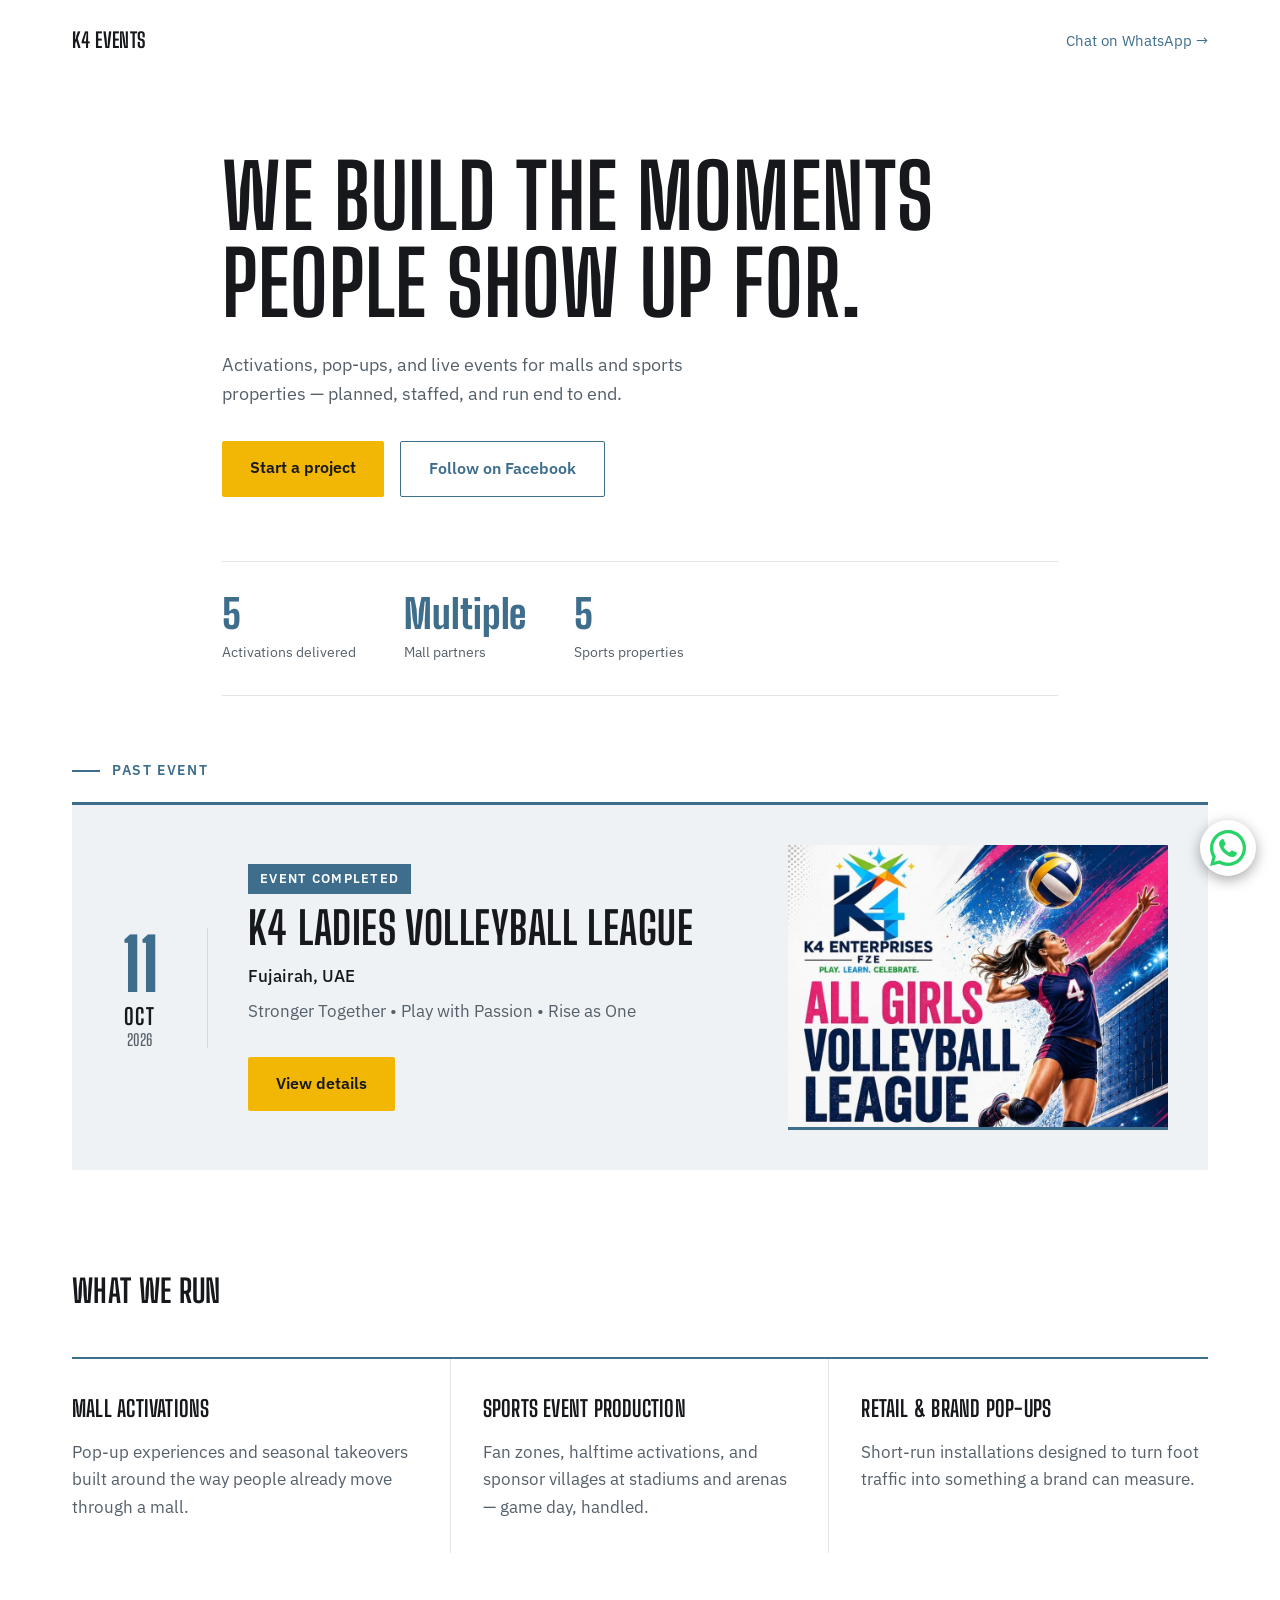
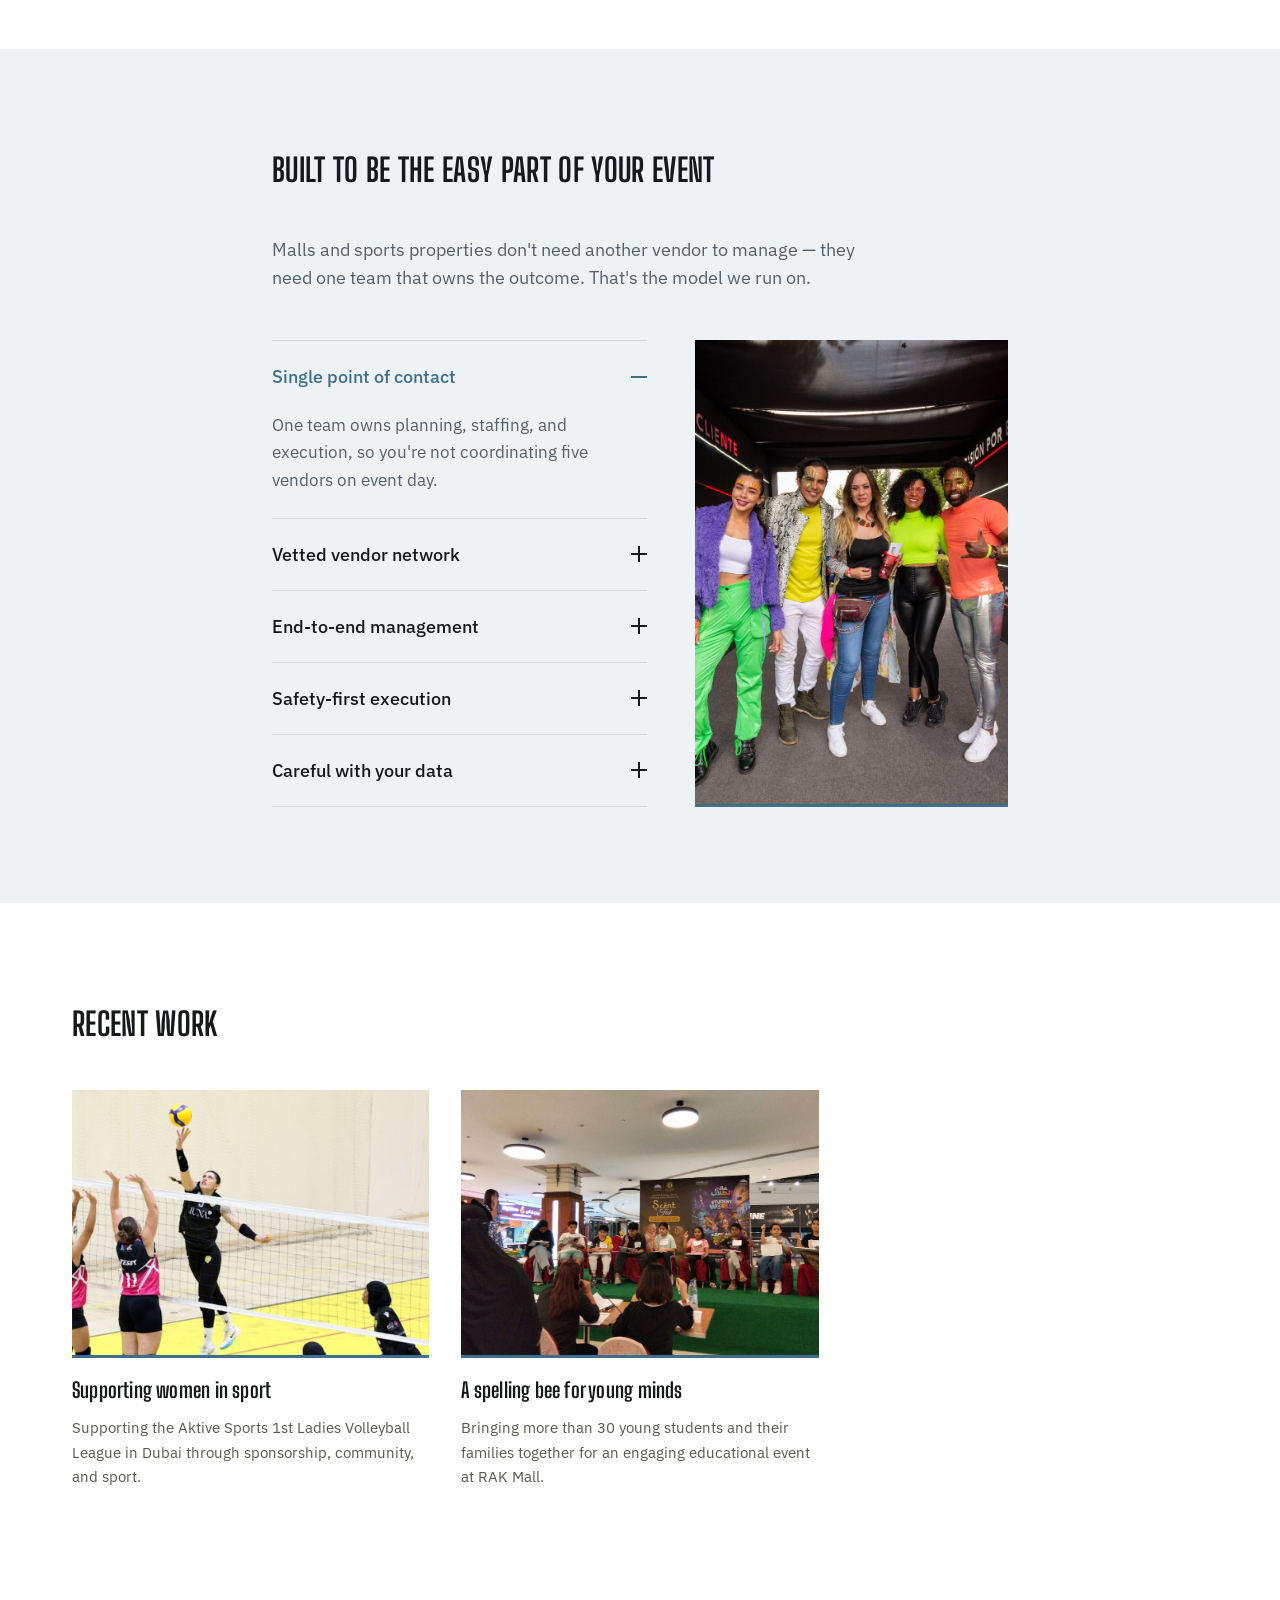
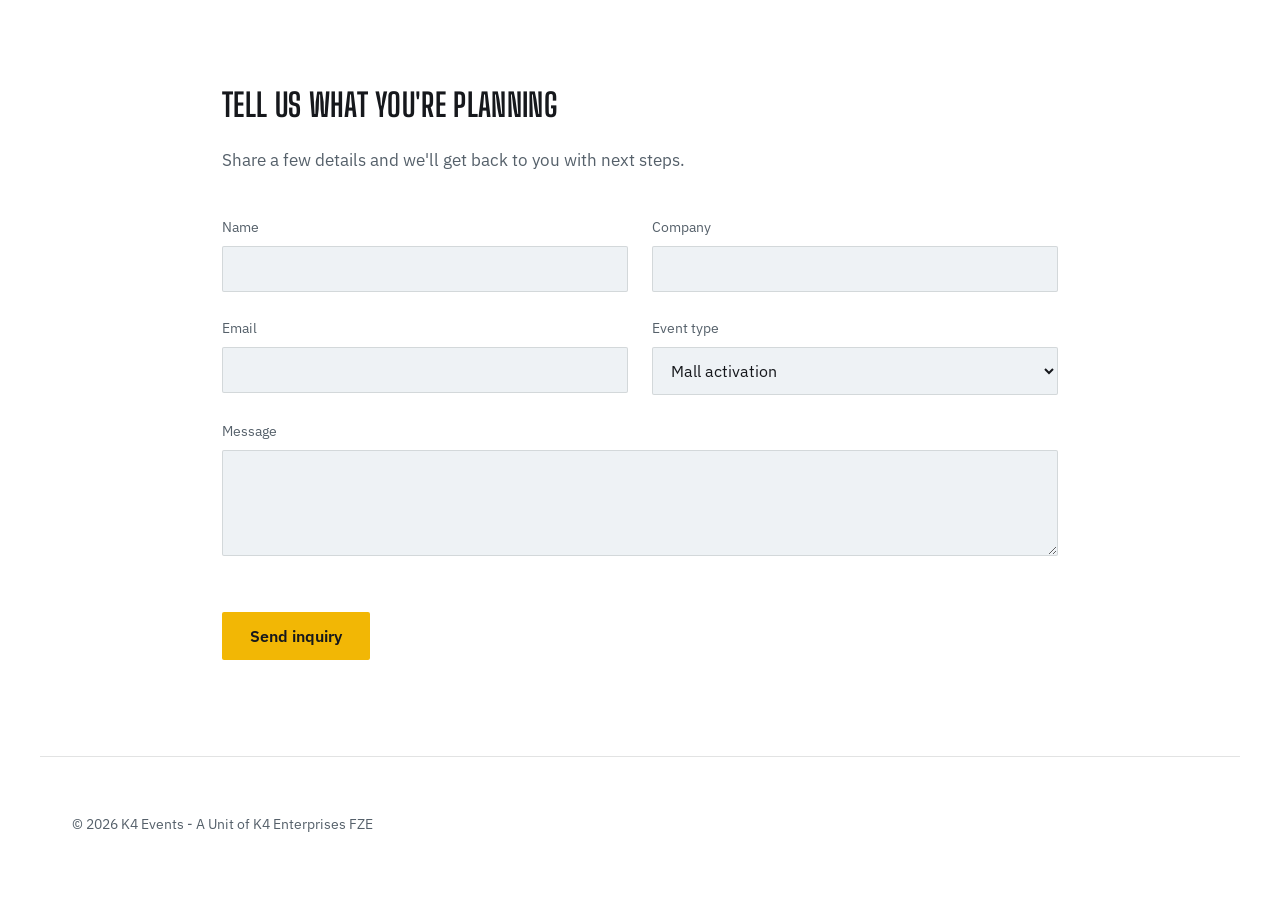
==== commit 4779eeff: "Update index.html" ====
--- a/index.html
+++ b/index.html
@@ -31,9 +31,9 @@
     </div>
 
     <dl class="stat-strip">
-      <div class="stat"><dt>20+</dt><dd>Activations delivered</dd></div>
+      <div class="stat"><dt>5</dt><dd>Activations delivered</dd></div>
       <div class="stat"><dt>Multiple</dt><dd>Mall partners</dd></div>
-      <div class="stat"><dt>15</dt><dd>Sports properties</dd></div>
+      <div class="stat"><dt>5</dt><dd>Sports properties</dd></div>
     </dl>
   </section>
     <!-- ===== UPCOMING EVENT =====
@@ -58,7 +58,7 @@
         <p class="event-card__tag">Stronger Together &bull; Play with Passion &bull; Rise as One</p>
 
         <div class="hero-ctas">
-          <a class="btn" href="events/girls-volleyball-oct-11.html">View details</a>
+          <a class="btn" href="upcoming-events/girls-volleyball-oct-11.html">View details</a>
           <a class="btn-secondary" id="event-whatsapp" href="https://wa.me/+971569882976?text=Hi%2C%20I%27d%20like%20to%20know%20more%20about%20the%20K4%20Ladies%20Volleyball%20League" target="_blank" rel="noopener">Ask on WhatsApp</a>
         </div>
       </div>
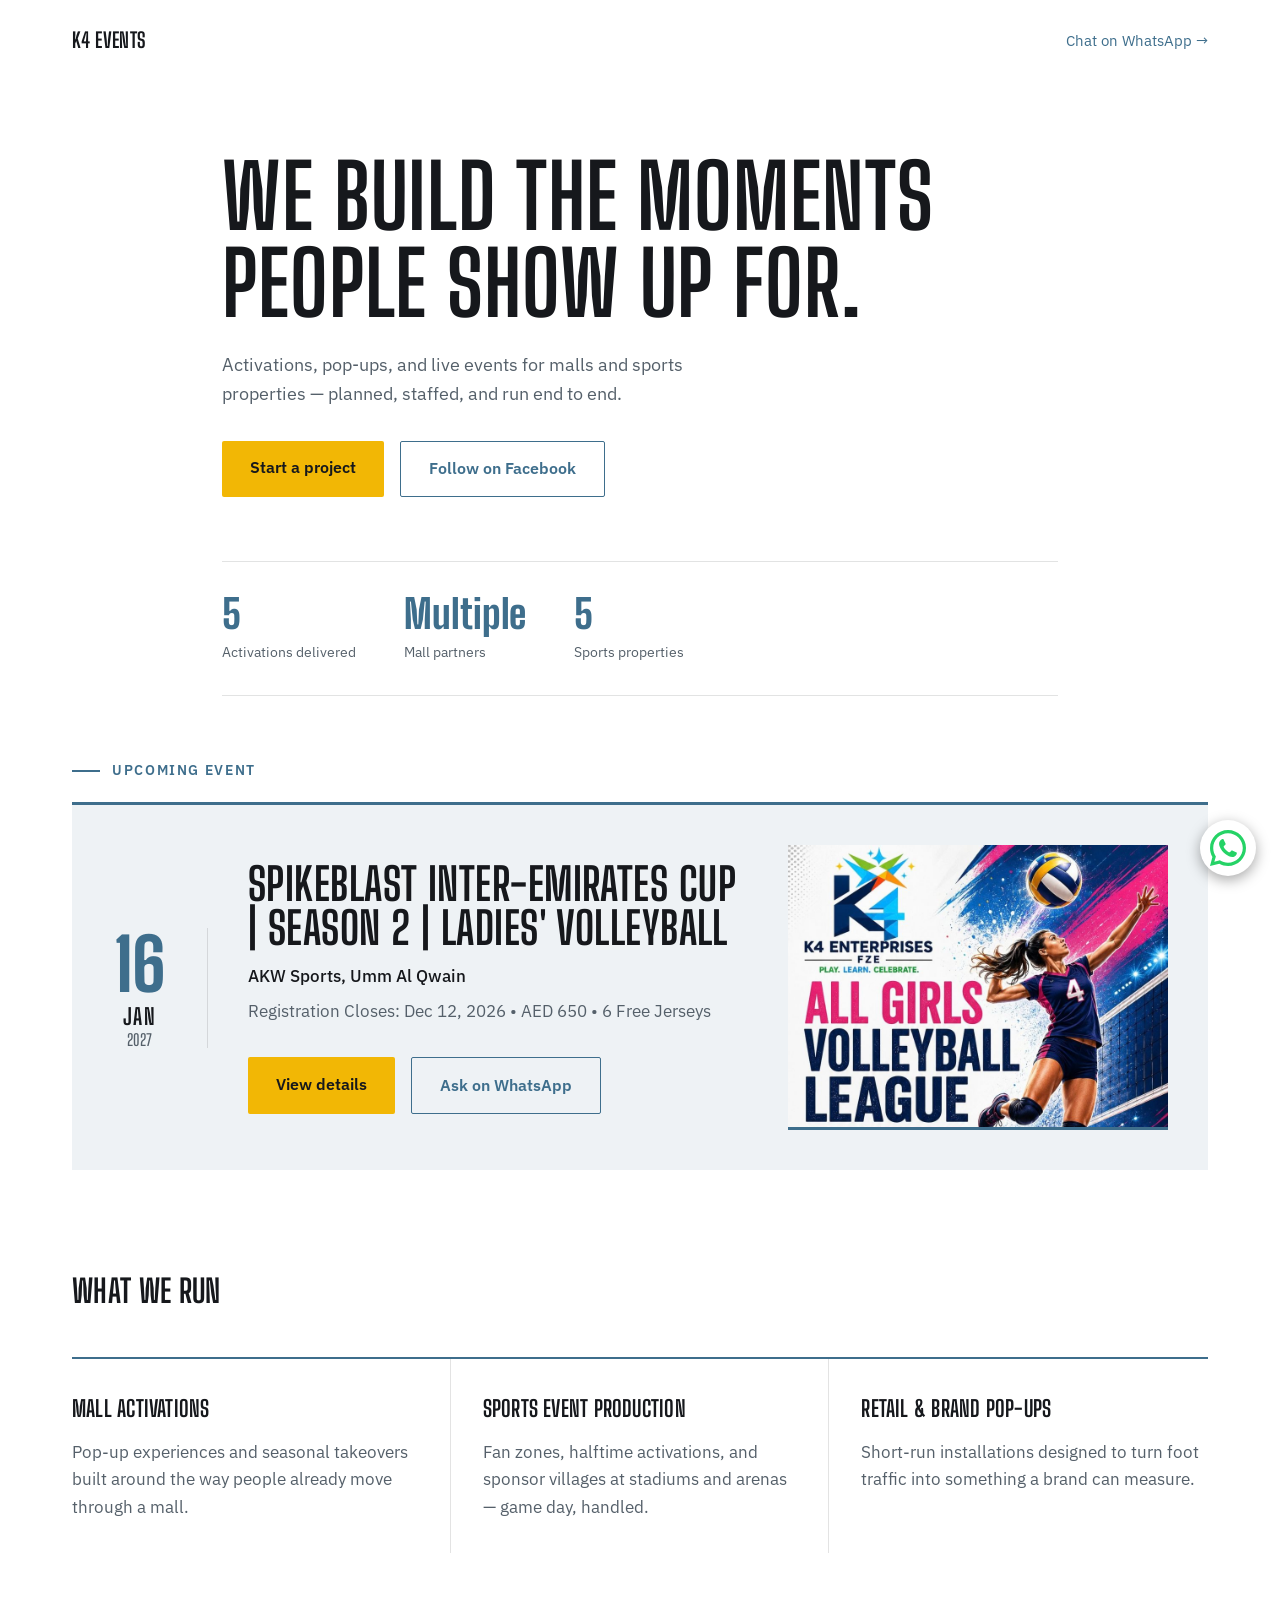
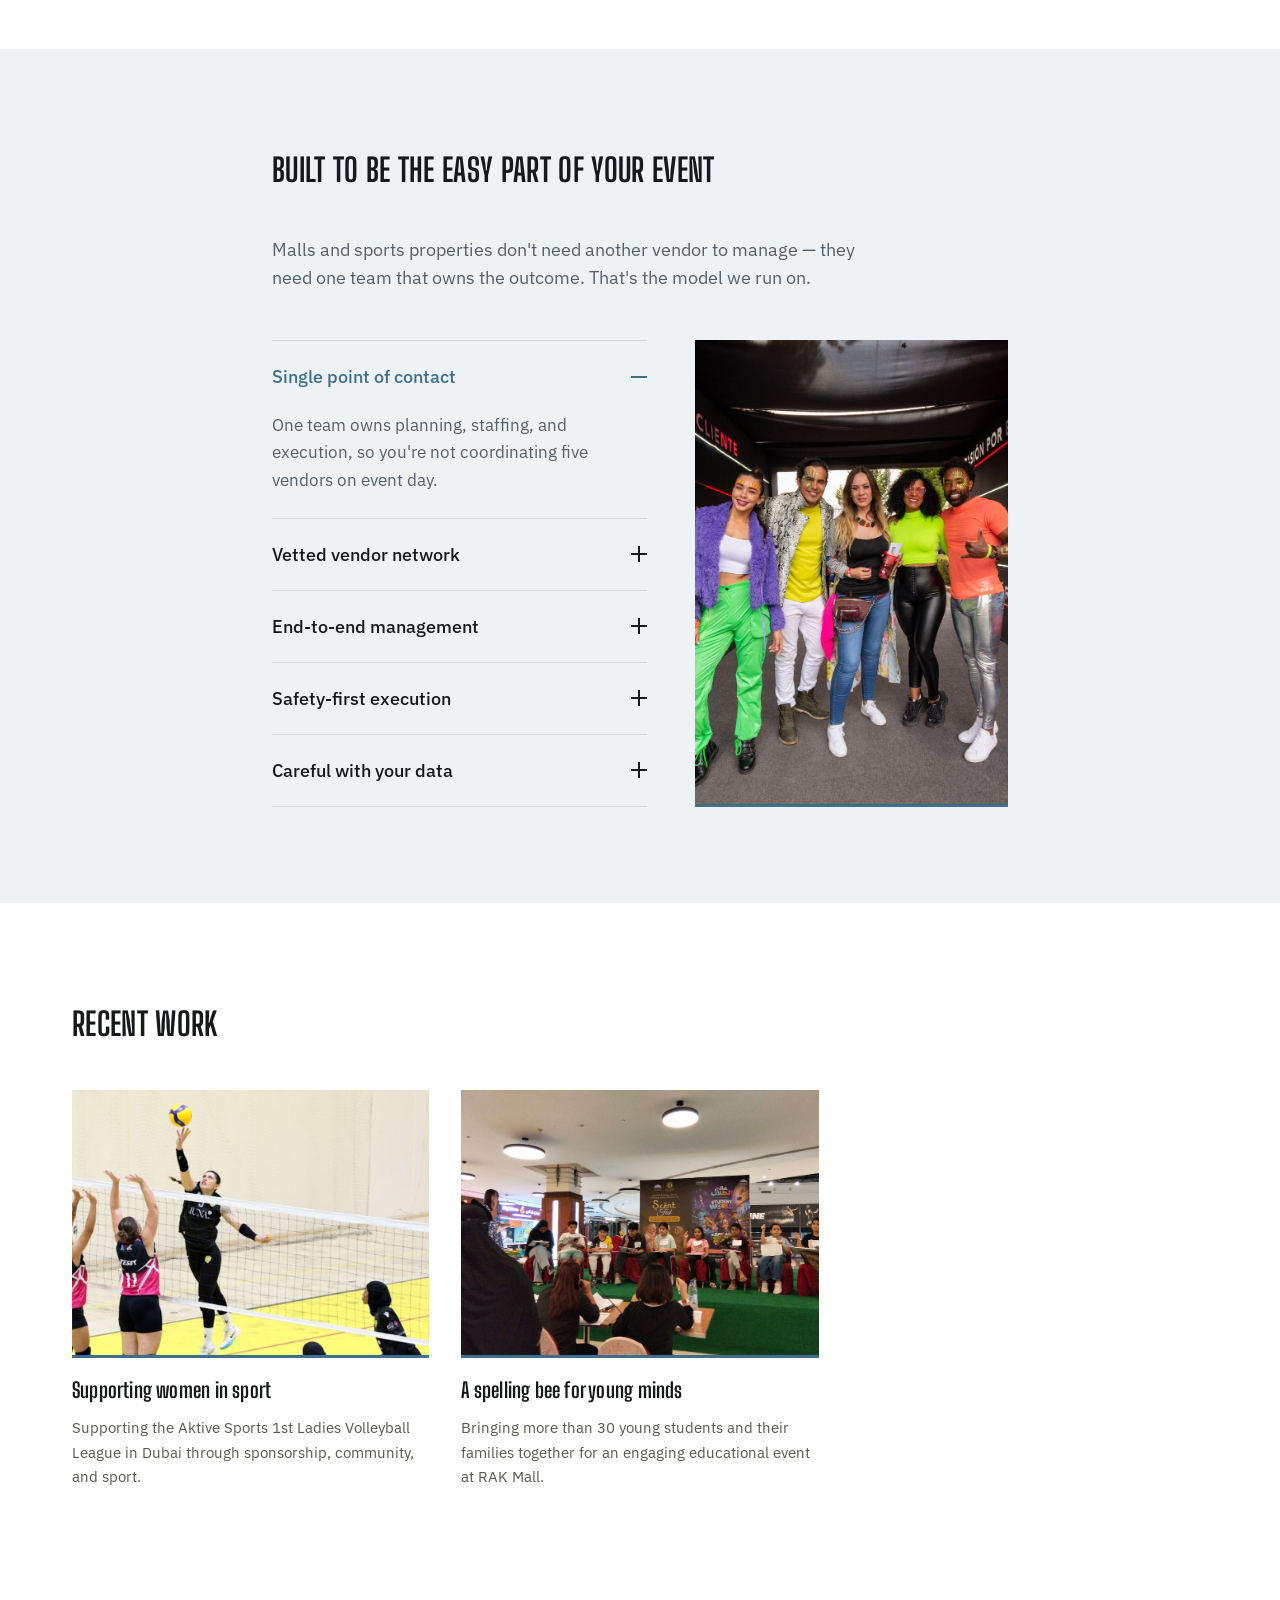
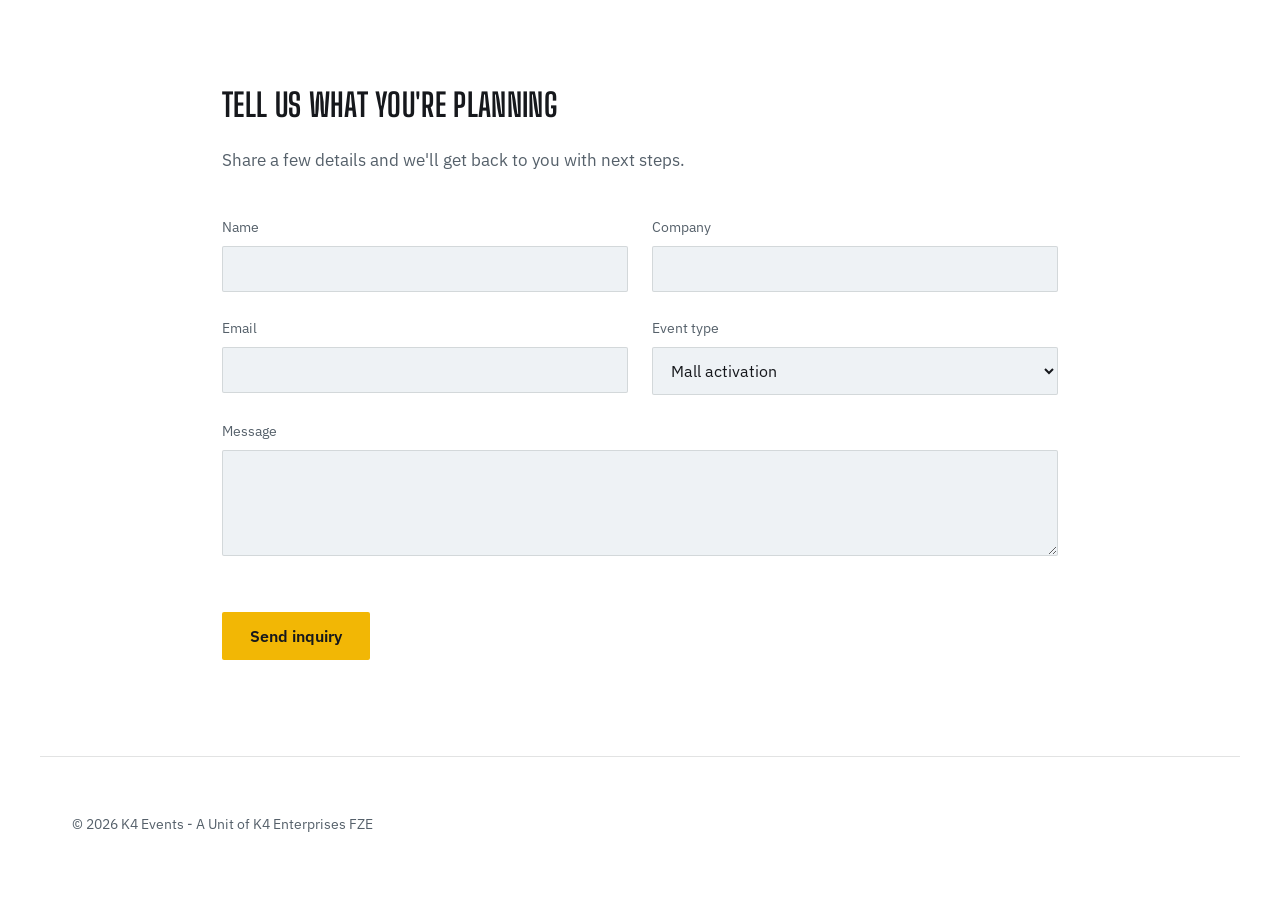
==== commit a292745a: "Update Content - Copy Updated the upcoming event and about section copy." ====
--- a/index.html
+++ b/index.html
@@ -41,21 +41,21 @@
        TO HIDE the whole section: add the word  hidden  to the opening tag, e.g. <section class="upcoming" id="upcoming" hidden ...>
        TO SHOW it again: remove the word  hidden.
        The "Event completed" badge appears by itself once data-event-end has passed. -->
-  <section class="upcoming" id="upcoming" data-event-end="2026-10-12T00:00:00+04:00">
+  <section class="upcoming" id="upcoming" data-event-end="2027-1-16T00:00:00+04:00">
     <p class="upcoming-label">Upcoming event</p>
 
     <article class="event-card">
       <div class="event-card__date">
-        <span class="event-card__day">11</span>
-        <span class="event-card__month">Oct</span>
-        <span class="event-card__year">2026</span>
+        <span class="event-card__day">16</span>
+        <span class="event-card__month">Jan</span>
+        <span class="event-card__year">2027</span>
       </div>
 
       <div class="event-card__body">
         <p class="event-badge" id="event-completed-badge" hidden>Event completed</p>
-        <h2>K4 Ladies Volleyball League</h2>
-        <p class="event-card__place">Fujairah, UAE</p>
-        <p class="event-card__tag">Stronger Together &bull; Play with Passion &bull; Rise as One</p>
+        <h2>Spikeblast Inter-Emirates Cup | Season 2 | Ladies' Volleyball</h2>
+        <p class="event-card__place">AKW Sports, Umm Al Qwain</p>
+        <p class="event-card__tag">Registration Closes: Dec 12, 2026 &bull; AED 650 &bull; 6 Free Jerseys</p>
 
         <div class="hero-ctas">
           <a class="btn" href="upcoming-events/girls-volleyball-oct-11.html">View details</a>
@@ -140,7 +140,7 @@
             </button>
             <div class="accordion-panel" id="acc-panel-3" role="region" aria-labelledby="acc-trigger-3">
               <div class="accordion-panel-inner">
-                <p>We handle permits, staffing, setup, and breakdown — not just the parts that are easy to photograph.</p>
+                <p>We handle staffing, set up and budgets – not just the parts that are easy to photograph.</p>
               </div>
             </div>
           </li>
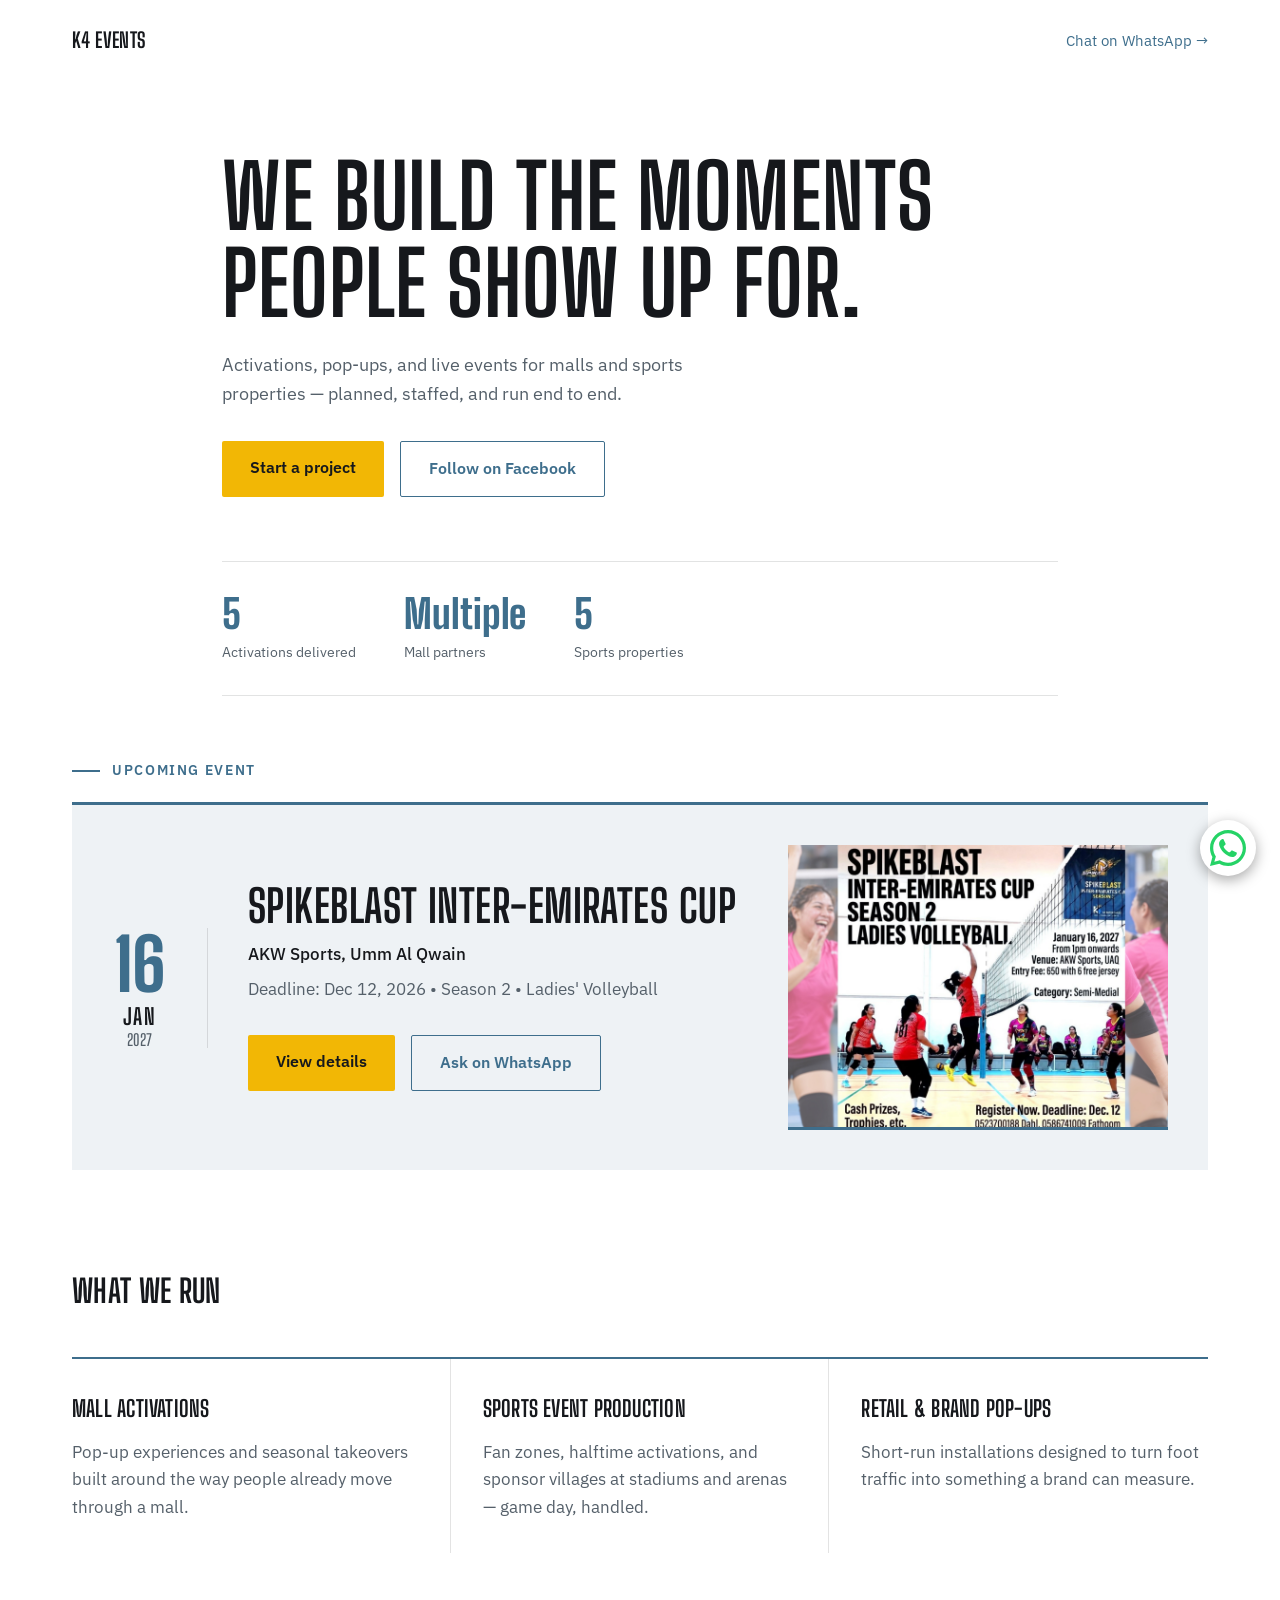
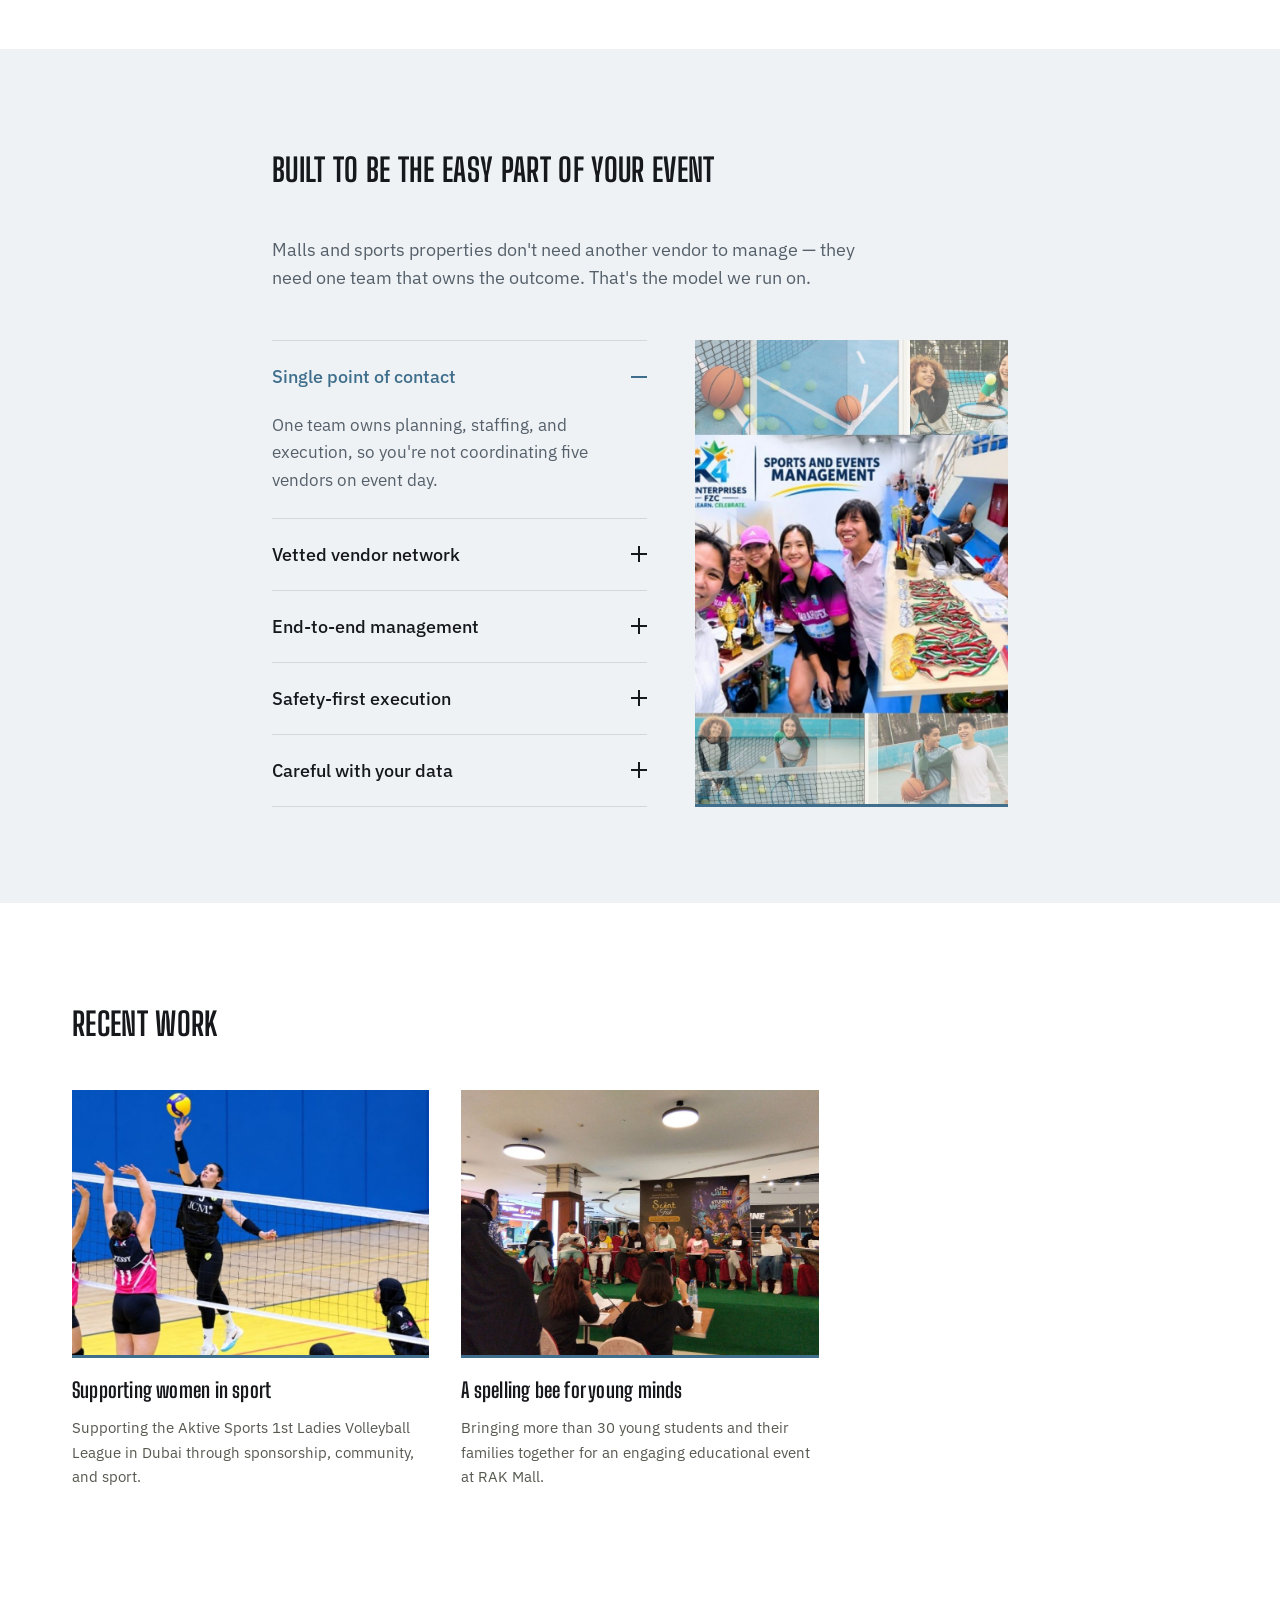
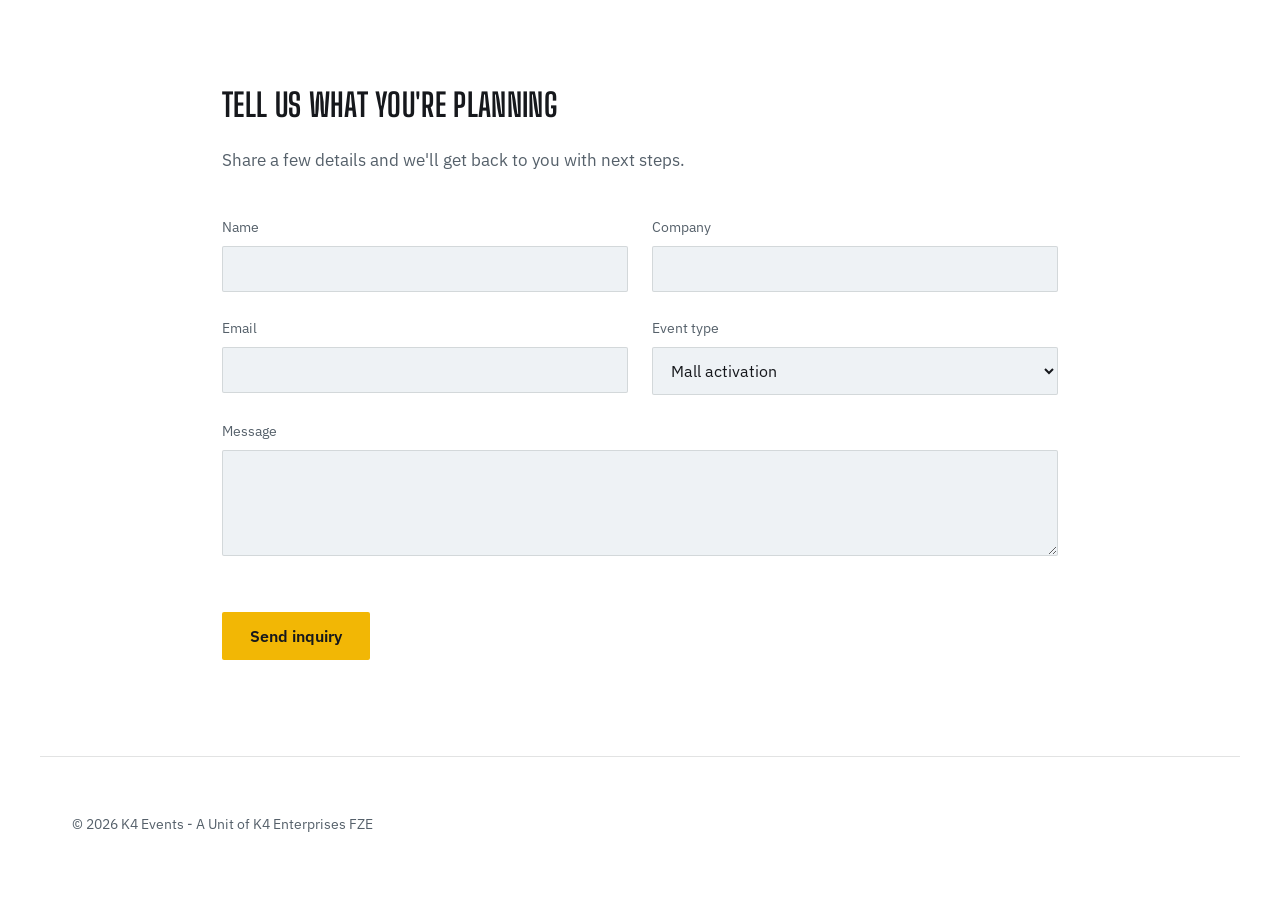
==== commit 839f51cb: "Update Upcoming Event on index Updated link and refined the copy" ====
--- a/index.html
+++ b/index.html
@@ -53,12 +53,12 @@
 
       <div class="event-card__body">
         <p class="event-badge" id="event-completed-badge" hidden>Event completed</p>
-        <h2>Spikeblast Inter-Emirates Cup | Season 2 | Ladies' Volleyball</h2>
+        <h2>Spikeblast Inter-Emirates Cup</h2>
         <p class="event-card__place">AKW Sports, Umm Al Qwain</p>
-        <p class="event-card__tag">Registration Closes: Dec 12, 2026 &bull; AED 650 &bull; 6 Free Jerseys</p>
+        <p class="event-card__tag">Deadline: Dec 12, 2026 &bull; Season 2 &bull; Ladies' Volleyball</p>
 
         <div class="hero-ctas">
-          <a class="btn" href="upcoming-events/girls-volleyball-oct-11.html">View details</a>
+          <a class="btn" href="upcoming-events/spikeblast-inter-emirates-cup-season-2.html">View details</a>
           <a class="btn-secondary" id="event-whatsapp" href="https://wa.me/+971569882976?text=Hi%2C%20I%27d%20like%20to%20know%20more%20about%20the%20K4%20Ladies%20Volleyball%20League" target="_blank" rel="noopener">Ask on WhatsApp</a>
         </div>
       </div>
